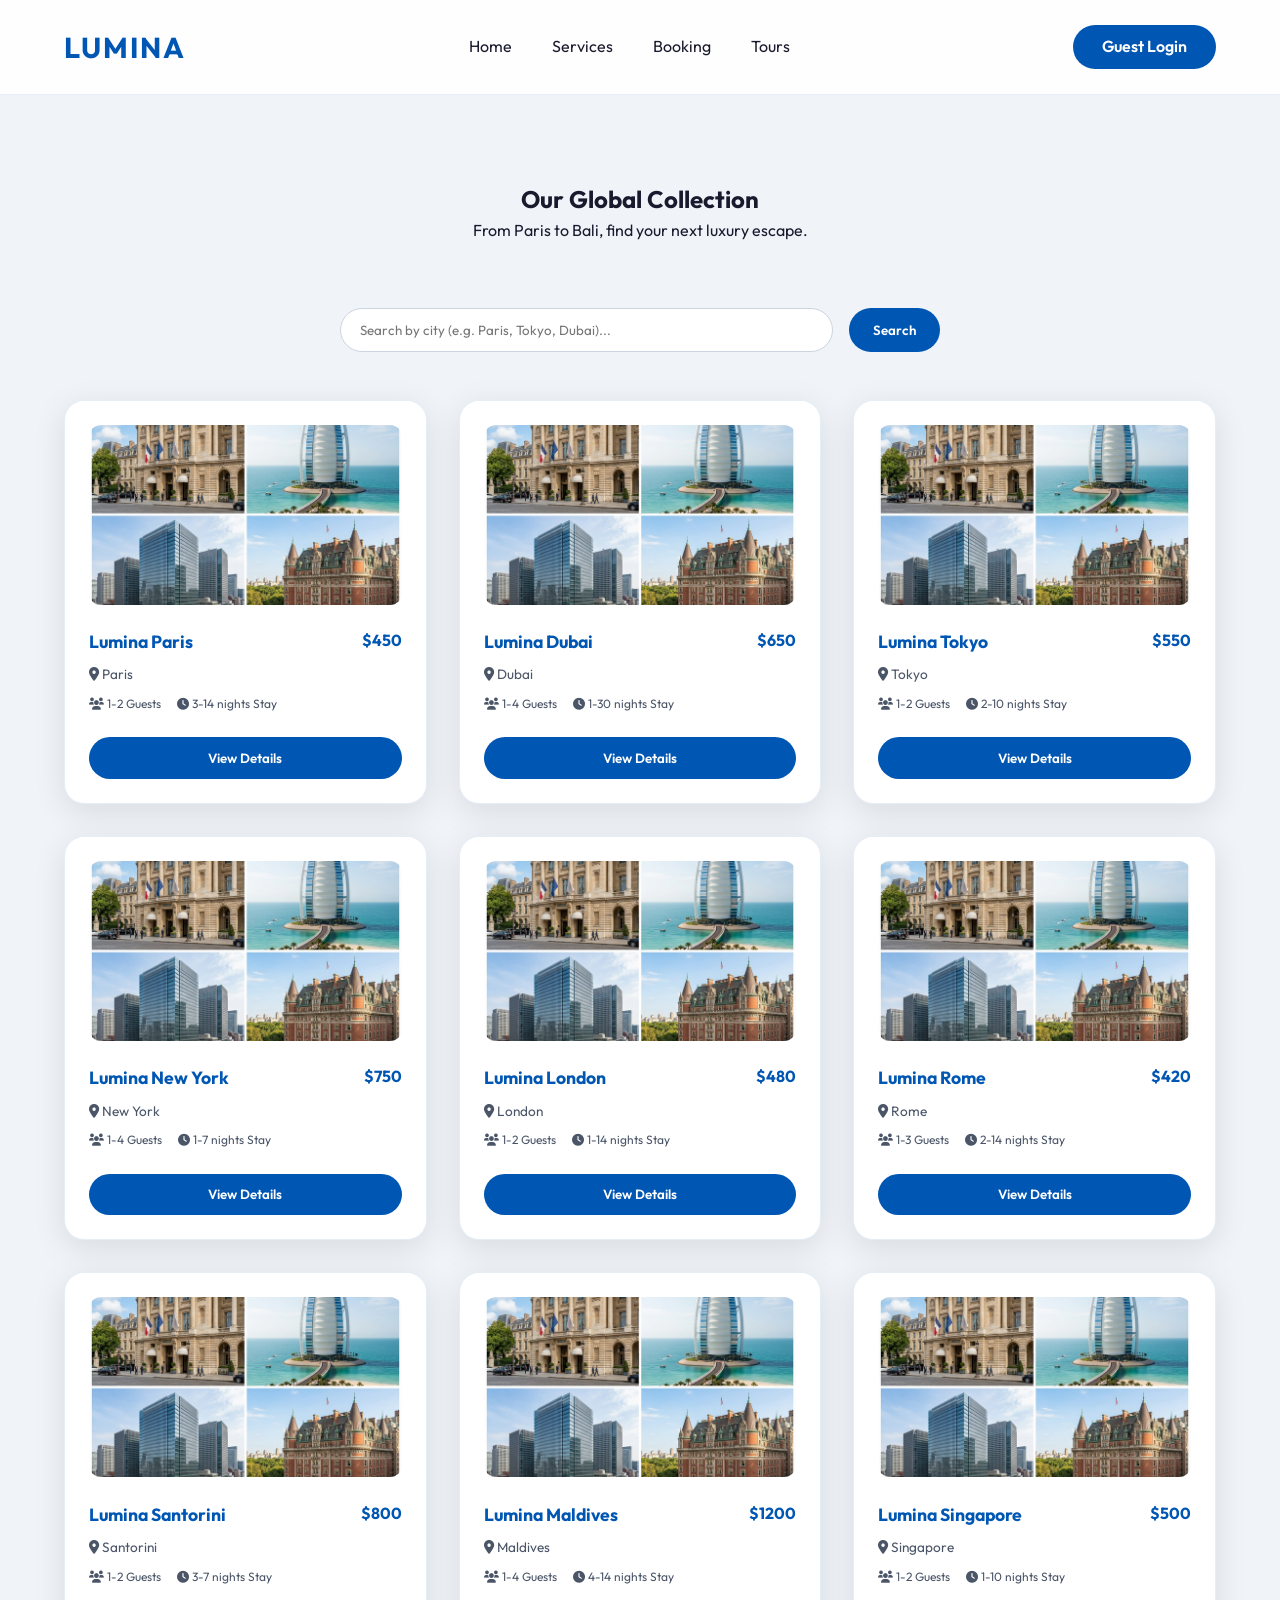
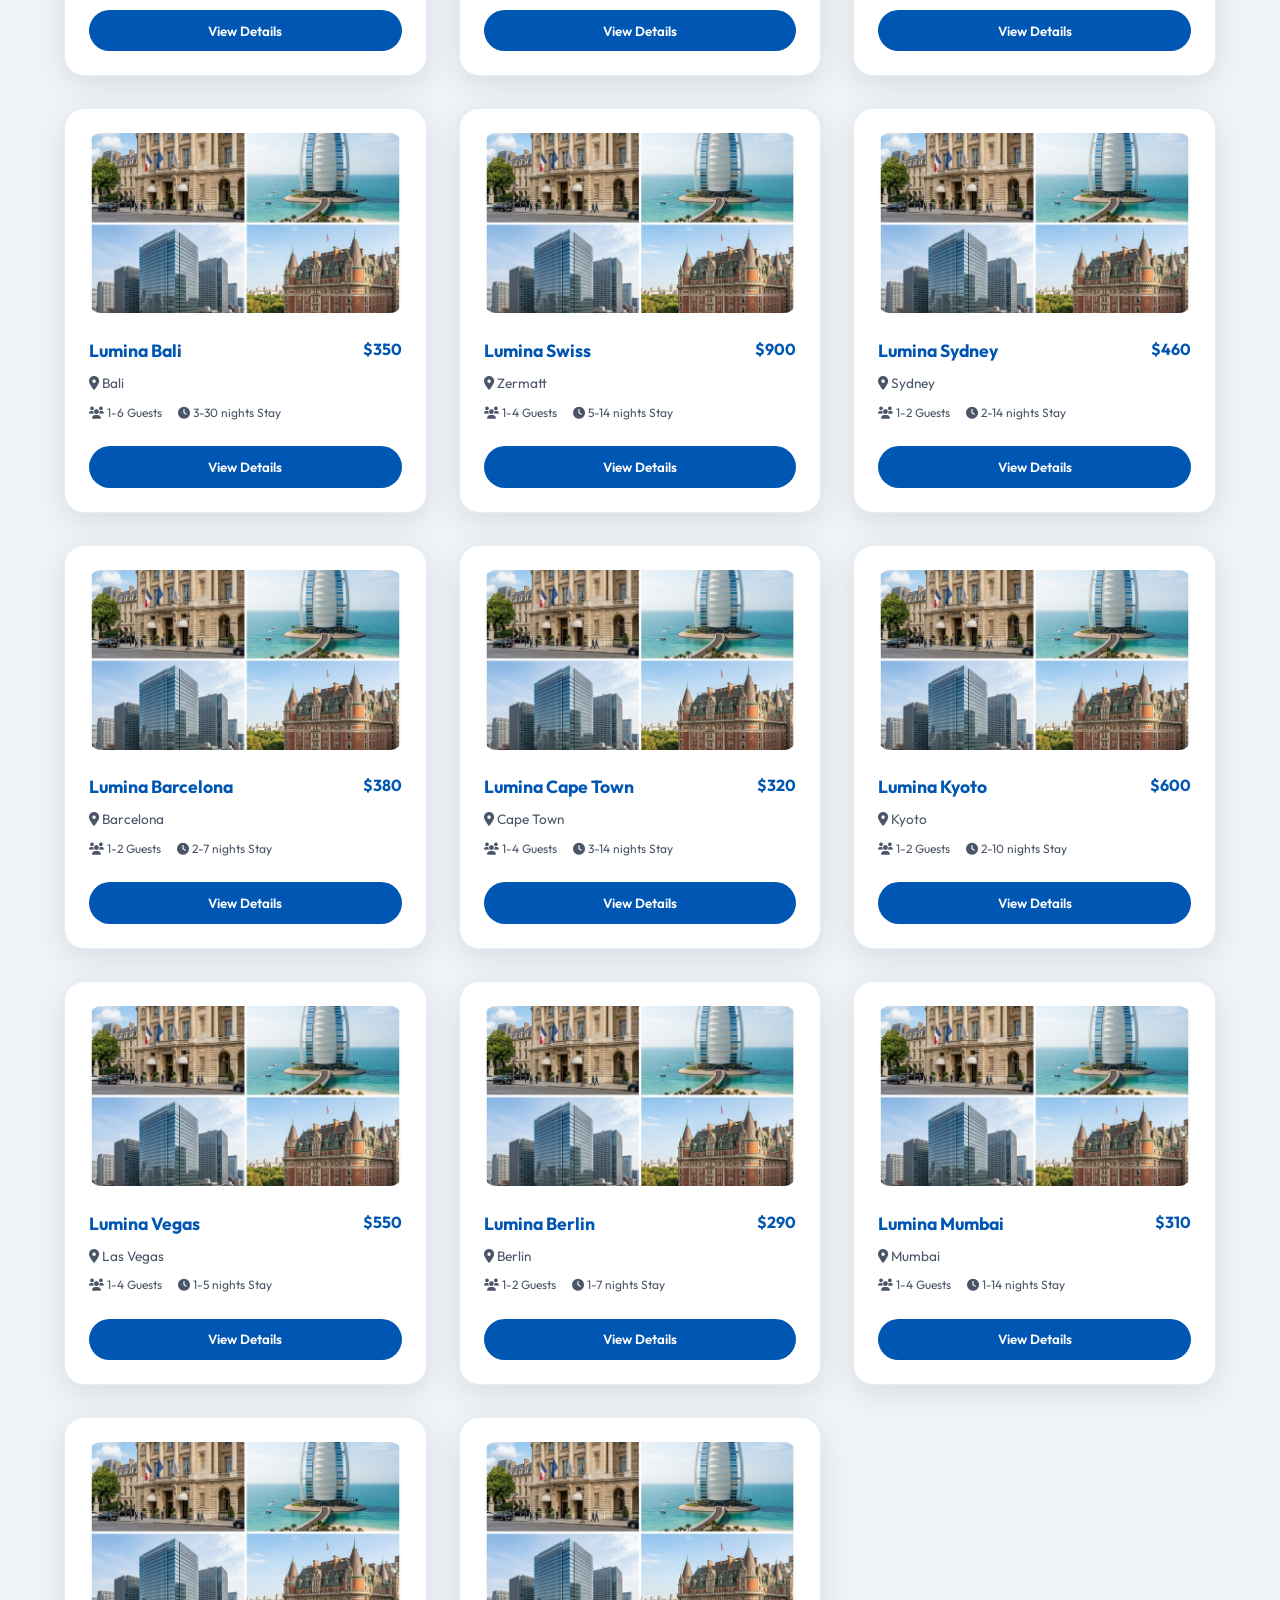
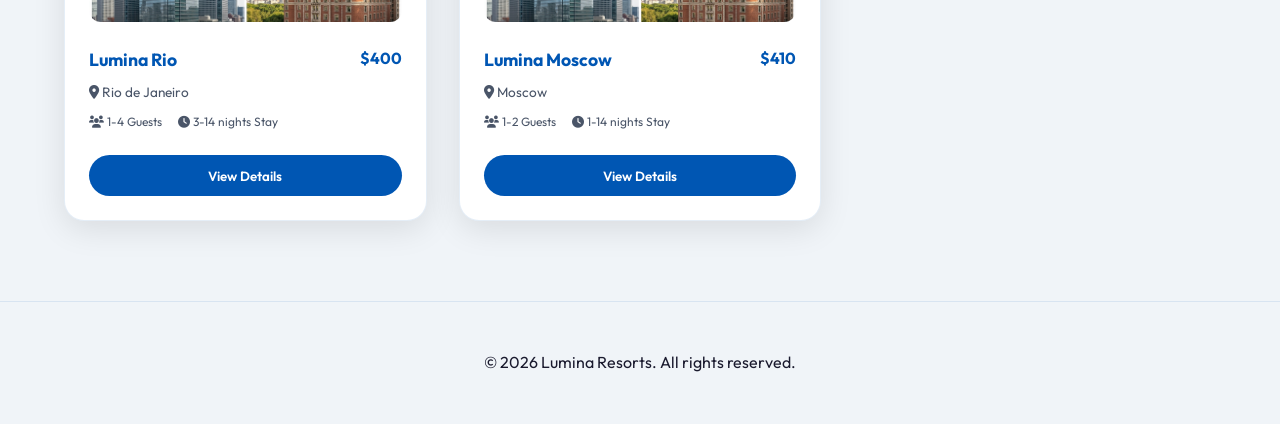
==== booking.html @ 9c71eae9 "Initial commit: Premium Hotel Booking Website with Tours and Guests Auth" ====
<!DOCTYPE html>
<html lang="en">

<head>
    <meta charset="UTF-8">
    <meta name="viewport" content="width=device-width, initial-scale=1.0">
    <title>Explore Hotels | Lumina Resorts</title>
    <link rel="stylesheet" href="css/style.css">
    <link rel="stylesheet" href="https://cdnjs.cloudflare.com/ajax/libs/font-awesome/6.0.0/css/all.min.css">
</head>

<body>
    <nav>
        <a href="index.html" class="logo">LUMINA</a>
        <ul class="nav-links">
            <li><a href="index.html">Home</a></li>
            <li><a href="services.html">Services</a></li>
            <li><a href="booking.html">Booking</a></li>
            <li><a href="tours.html">Tours</a></li>
        </ul>
        <a href="login.html" class="btn-login">Guest Login</a>
    </nav>

    <div style="height: 100px;"></div>

    <section class="container">
        <div id="user-greeting"></div>
        <div class="section-title">
            <h2>Our Global Collection</h2>
            <p>From Paris to Bali, find your next luxury escape.</p>
        </div>

        <!-- Filter Bar -->
        <div class="filter-bar">
            <div class="form-group search-input">
                <input type="text" id="city-search" placeholder="Search by city (e.g. Paris, Tokyo, Dubai)...">
            </div>
            <button class="btn-primary" style="width: auto;">Search</button>
        </div>

        <!-- Hotels Grid -->
        <div id="hotels-grid" class="grid">
            <!-- Cards will be injected by main.js -->
        </div>
    </section>

    <!-- Detailed Hotel Modal -->
    <div id="hotel-modal" class="modal">
        <div class="modal-content">
            <span class="close-modal" onclick="closeModal()">&times;</span>
            <div id="modal-body">
                <!-- Data injected via JS -->
            </div>
        </div>
    </div>

    <footer style="padding: 3rem 5%; text-align: center; border-top: 1px solid var(--glass-border);">
        <p>&copy; 2026 Lumina Resorts. All rights reserved.</p>
    </footer>

    <script src="js/main.js"></script>
</body>

</html>
---- css/style.css ----
@import url('https://fonts.googleapis.com/css2?family=Outfit:wght@300;400;600;700&display=swap');

:root {
    --primary: #f0f4f8;
    /* Light White/Blue */
    --secondary: #0056b3;
    /* Deep Blue */
    --accent: #e1e8f0;
    --text: #1a1a2e;
    --text-muted: #4a5568;
    --glass: rgba(255, 255, 255, 0.9);
    --glass-border: rgba(0, 86, 179, 0.1);
    --shadow: 0 8px 32px 0 rgba(0, 0, 0, 0.1);
    --transition: all 0.3s cubic-bezier(0.4, 0, 0.2, 1);
}

* {
    margin: 0;
    padding: 0;
    box-sizing: border-box;
    font-family: 'Outfit', sans-serif;
}

body {
    background-color: var(--primary);
    color: var(--text);
    line-height: 1.6;
    overflow-x: hidden;
}

/* Scrollbar */
::-webkit-scrollbar {
    width: 8px;
}

::-webkit-scrollbar-track {
    background: var(--primary);
}

::-webkit-scrollbar-thumb {
    background: var(--secondary);
    border-radius: 10px;
}

/* Navigation */
nav {
    position: fixed;
    top: 0;
    width: 100%;
    padding: 1.5rem 5%;
    display: flex;
    justify-content: space-between;
    align-items: center;
    z-index: 1000;
    background: rgba(255, 255, 255, 0.9);
    backdrop-filter: blur(10px);
    transition: var(--transition);
    border-bottom: 1px solid var(--glass-border);
}

.logo {
    font-size: 1.8rem;
    font-weight: 700;
    color: var(--secondary);
    letter-spacing: 2px;
    text-decoration: none;
}

.nav-links {
    display: flex;
    gap: 2.5rem;
    list-style: none;
}

.nav-links a {
    text-decoration: none;
    color: var(--text);
    font-weight: 400;
    transition: var(--transition);
    position: relative;
}

.nav-links a::after {
    content: '';
    position: absolute;
    bottom: -5px;
    left: 0;
    width: 0;
    height: 2px;
    background: var(--secondary);
    transition: var(--transition);
}

.nav-links a:hover::after {
    width: 100%;
}

.nav-links a:hover {
    color: var(--secondary);
}

.btn-login {
    background: var(--secondary);
    color: white;
    padding: 0.6rem 1.8rem;
    border-radius: 50px;
    font-weight: 600;
    text-decoration: none;
    transition: var(--transition);
}

.btn-login:hover {
    transform: translateY(-3px);
    box-shadow: 0 5px 15px rgba(0, 86, 179, 0.3);
}

/* Hero Section */
.hero {
    height: 100vh;
    background: linear-gradient(rgba(255, 255, 255, 0.2), rgba(255, 255, 255, 0.2)), url('../assets/hotel.png');
    background-size: cover;
    background-position: center;
    background-attachment: fixed;
    display: flex;
    flex-direction: column;
    justify-content: center;
    align-items: center;
    text-align: center;
    padding: 0 5%;
}

.hero h1 {
    font-size: 5rem;
    margin-bottom: 1.5rem;
    color: var(--secondary);
    text-shadow: 2px 2px 10px rgba(255, 255, 255, 0.8);
    animation: fadeInUp 1s ease;
}

/* Utility Classes */
.container {
    padding: 5rem 5%;
}

.section-title {
    text-align: center;
    margin-bottom: 4rem;
}

/* Grid Layouts */
.grid {
    display: grid;
    grid-template-columns: repeat(auto-fill, minmax(300px, 1fr));
    /* Use auto-fill instead of auto-fit to prevent stretching */
    gap: 2rem;
    align-items: start;
    /* Prevent cards from stretching vertically */
}

/* Cards */
.card {
    background: white;
    border: 1px solid var(--glass-border);
    border-radius: 20px;
    padding: 1.5rem;
    transition: var(--transition);
    cursor: pointer;
    box-shadow: var(--shadow);
}

.card:hover {
    transform: translateY(-10px);
    box-shadow: 0 12px 40px rgba(0, 0, 0, 0.15);
}

.card img {
    width: 100%;
    height: 180px;
    object-fit: cover;
    border-radius: 12px;
    margin-bottom: 1rem;
}

/* Filter Bar */
.filter-bar {
    margin: 0 auto 3rem auto;
    display: flex;
    justify-content: center;
    gap: 1rem;
    max-width: 600px;
}

.search-input {
    width: 100%;
}

input,
select {
    background: white;
    border: 1px solid #cbd5e0;
    padding: 0.8rem 1.2rem;
    border-radius: 50px;
    color: var(--text);
    outline: none;
    width: 100%;
}

/* Modal Styles */
.modal {
    display: none;
    position: fixed;
    top: 0;
    left: 0;
    width: 100%;
    height: 100%;
    background: rgba(0, 0, 0, 0.7);
    z-index: 2000;
    backdrop-filter: blur(8px);
    overflow-y: auto;
    padding: 2rem;
}

.modal-content {
    background: white;
    max-width: 1100px;
    margin: 1rem auto;
    border-radius: 24px;
    position: relative;
    padding: 0;
    /* Remove padding for header image */
    overflow: hidden;
    animation: fadeInUp 0.4s ease;
}

.modal-body {
    padding: 2.5rem;
}

.close-modal {
    position: absolute;
    top: 1rem;
    right: 1.5rem;
    font-size: 2rem;
    color: white;
    background: rgba(0, 0, 0, 0.3);
    width: 40px;
    height: 40px;
    border-radius: 50%;
    display: flex;
    align-items: center;
    justify-content: center;
    cursor: pointer;
    z-index: 10;
}

.btn-primary {
    background: var(--secondary);
    color: white;
    padding: 0.8rem 1.5rem;
    border: none;
    border-radius: 50px;
    font-weight: 600;
    cursor: pointer;
    transition: var(--transition);
}

/* Tour Specific */
.tour-details-grid {
    display: grid;
    grid-template-columns: 1fr 1fr;
    gap: 2.5rem;
}

.viewpoint-list {
    list-style: none;
    margin-top: 1rem;
}

.viewpoint-item {
    display: flex;
    align-items: center;
    gap: 1rem;
    padding: 0.8rem;
    background: var(--accent);
    border-radius: 12px;
    margin-bottom: 0.8rem;
}

.car-badge {
    display: flex;
    align-items: center;
    gap: 1.5rem;
    padding: 1.5rem;
    background: var(--accent);
    border-radius: 20px;
    margin: 1.5rem 0;
}

.car-img {
    width: 120px;
    height: 80px;
    object-fit: cover;
    border-radius: 10px;
}

/* Animations */
@keyframes fadeInUp {
    from {
        opacity: 0;
        transform: translateY(20px);
    }

    to {
        opacity: 1;
        transform: translateY(0);
    }
}

@media (max-width: 768px) {
    .tour-details-grid {
        grid-template-columns: 1fr;
    }

    .hero h1 {
        font-size: 3rem;
    }
}

/* Login Page Specific */
.login-container {
    height: 100vh;
    display: flex;
    justify-content: center;
    align-items: center;
    background: radial-gradient(circle at top right, #e1e8f0, #f0f4f8);
}

.login-card {
    width: 100%;
    max-width: 450px;
    padding: 4rem 3rem;
    background: white;
    border: 1px solid var(--glass-border);
    border-radius: 40px;
    text-align: center;
    box-shadow: 0 20px 60px rgba(0, 0, 0, 0.1);
}
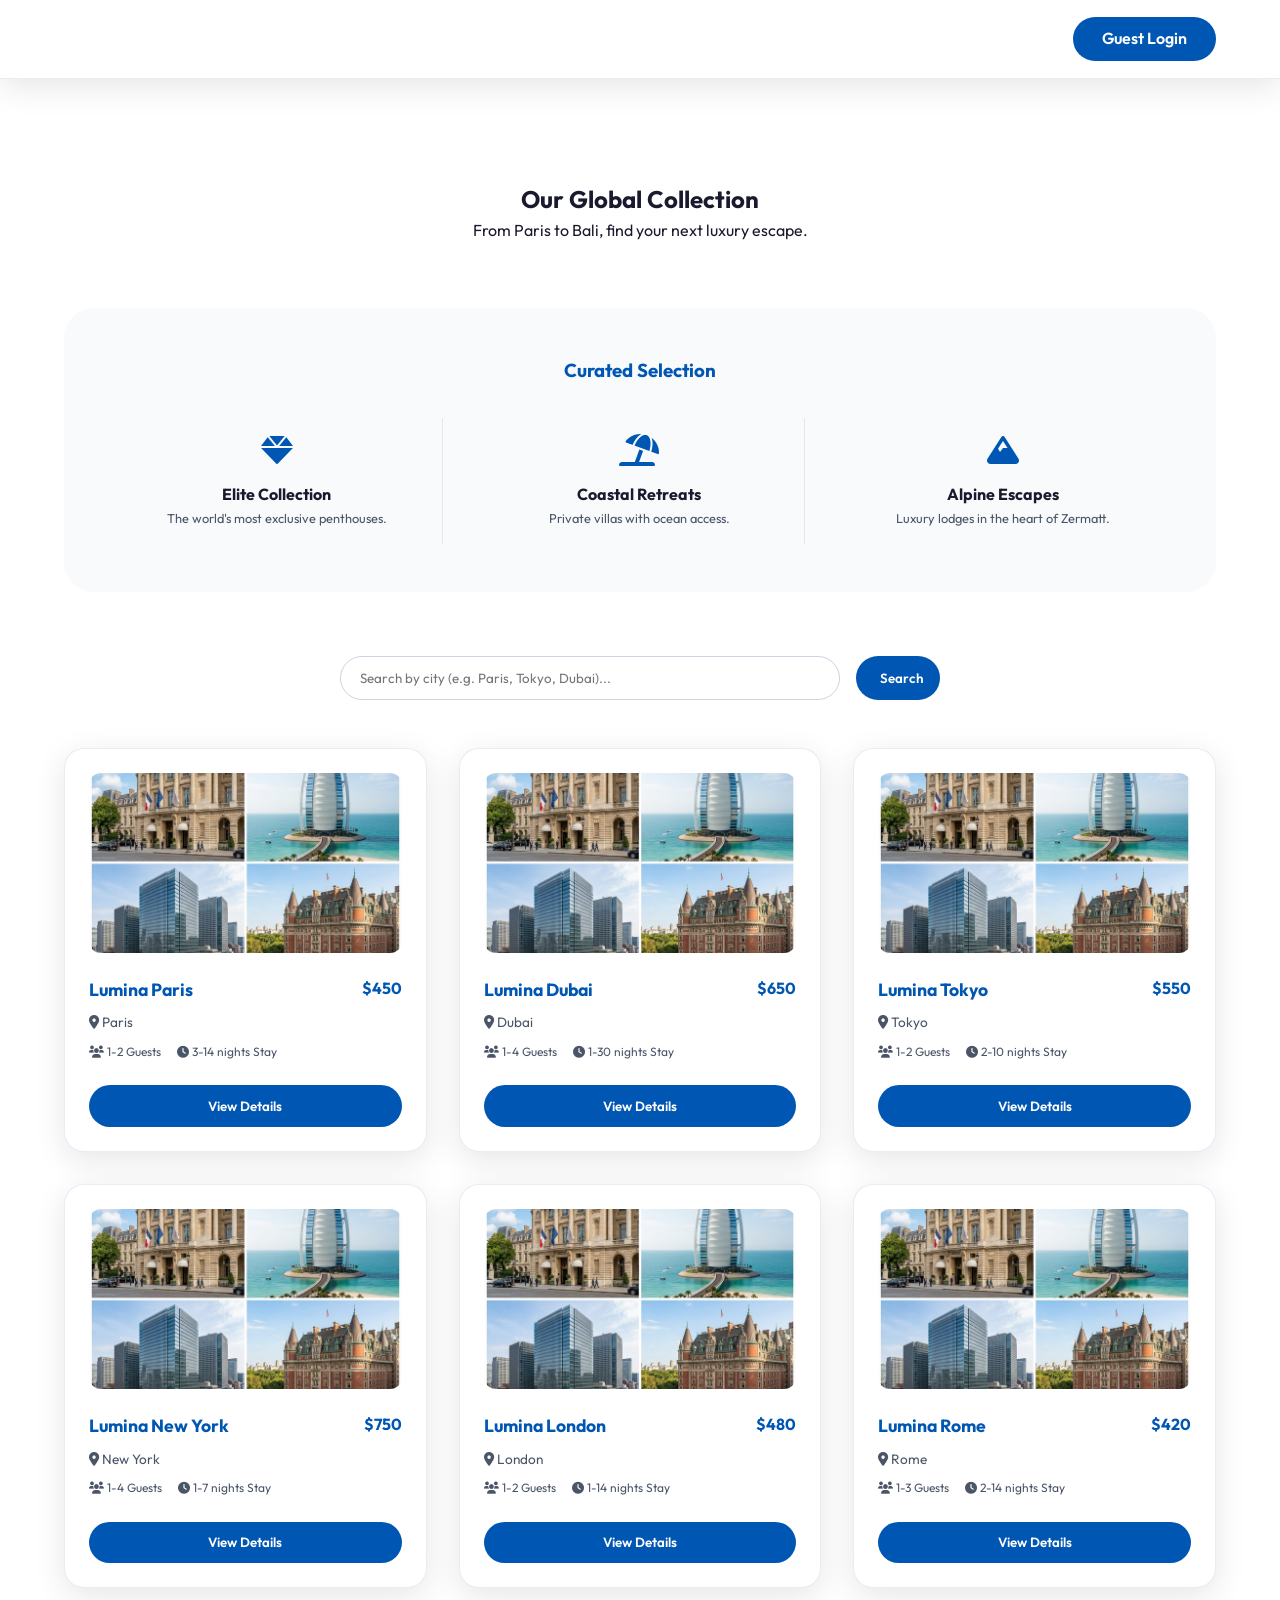
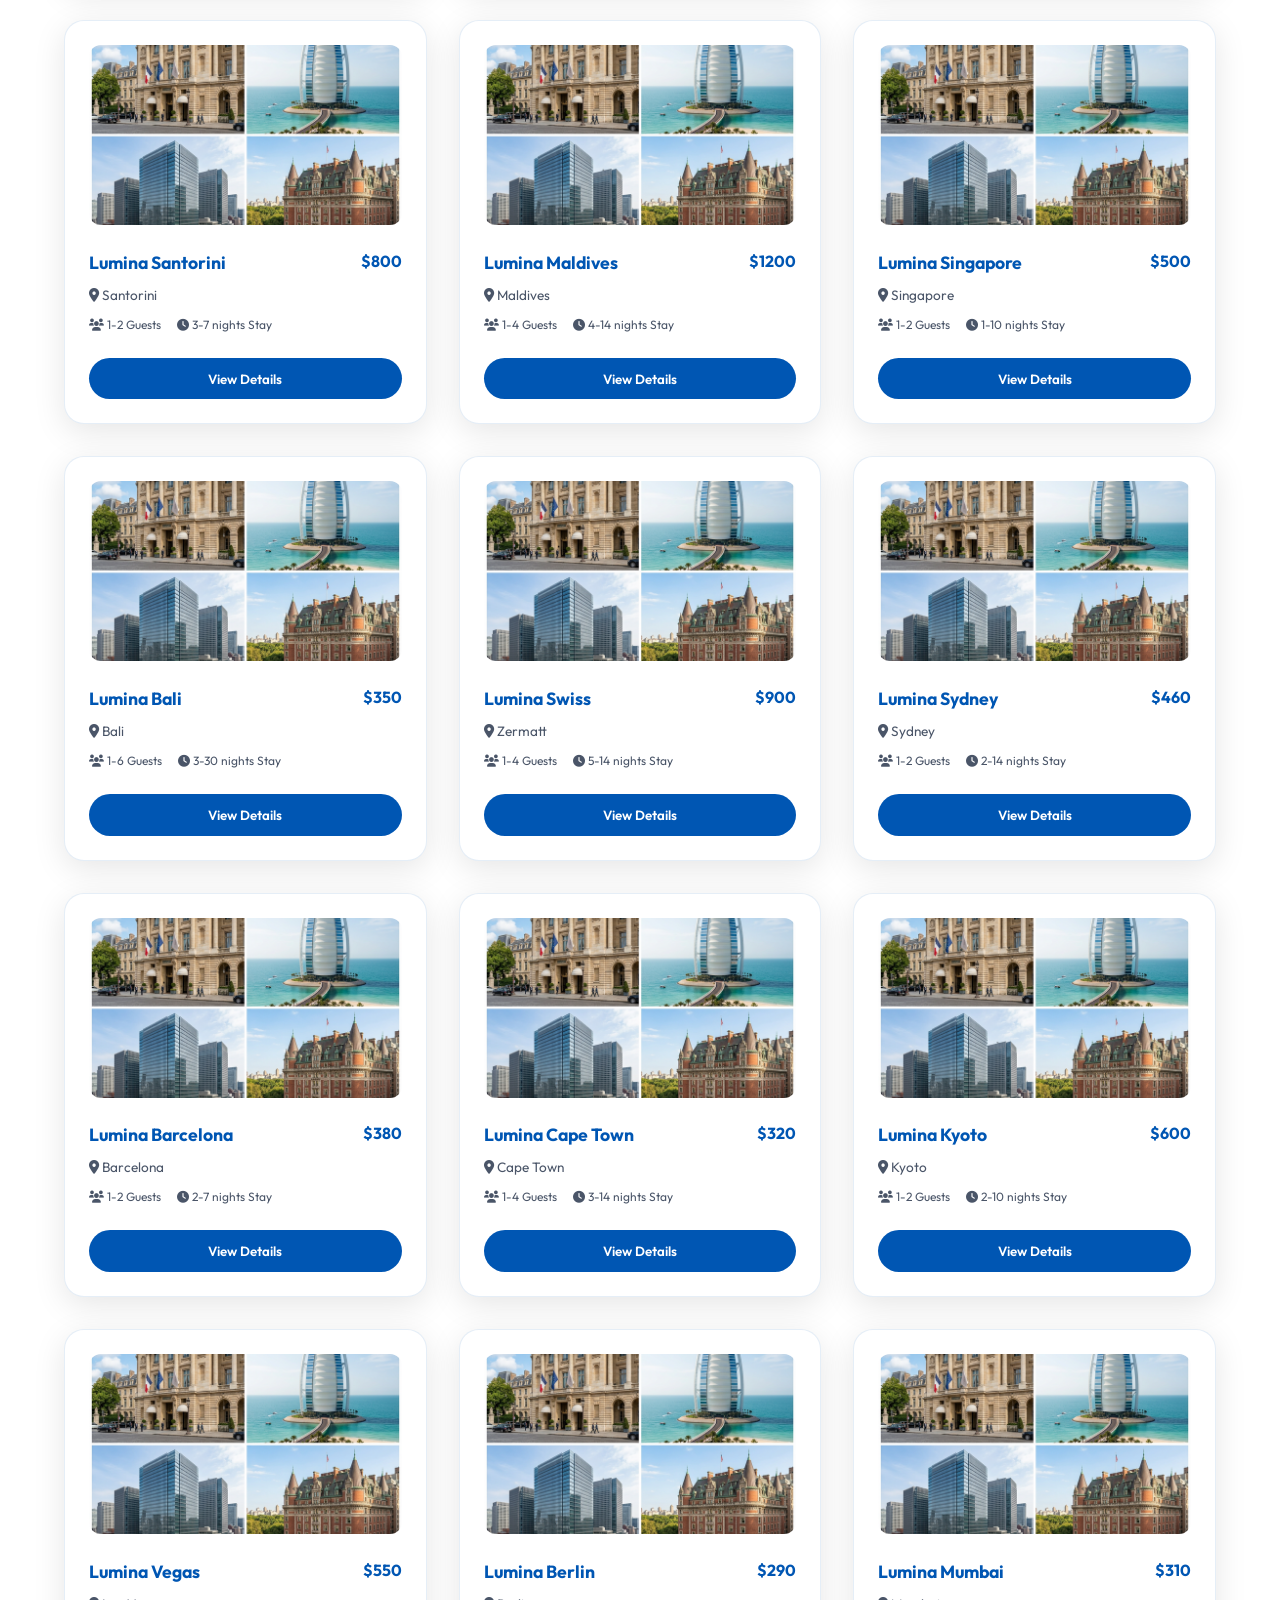
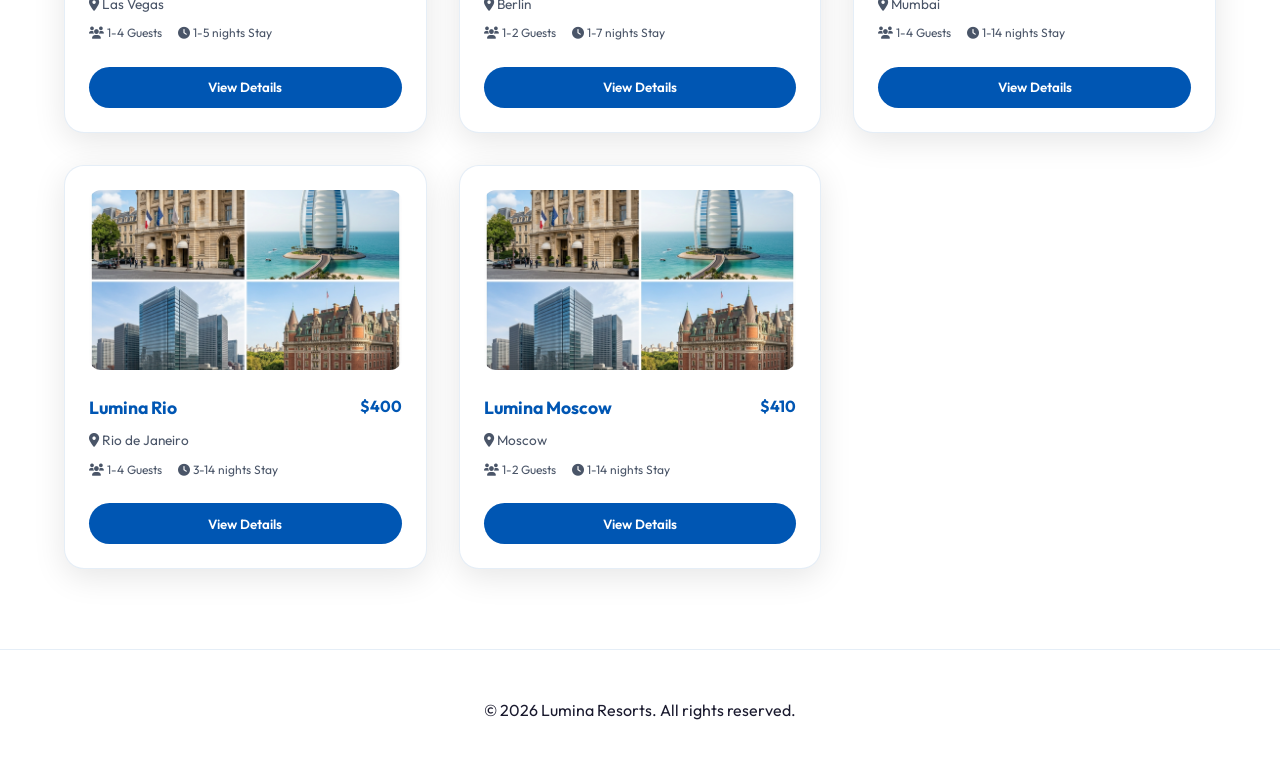
==== commit 96c22ae5: "Refined navigation bar behavior: transparent-to-solid on Home, solid on others" ====
--- a/booking.html
+++ b/booking.html
@@ -11,26 +11,52 @@
 
 <body>
     <nav>
+
+
         <a href="index.html" class="logo">LUMINA</a>
         <ul class="nav-links">
             <li><a href="index.html">Home</a></li>
             <li><a href="services.html">Services</a></li>
             <li><a href="booking.html">Booking</a></li>
             <li><a href="tours.html">Tours</a></li>
+            <li><a href="experience.html">Experience</a></li>
         </ul>
         <a href="login.html" class="btn-login">Guest Login</a>
     </nav>
 
     <div style="height: 100px;"></div>
 
-    <section class="container">
+    <section class="container reveal">
         <div id="user-greeting"></div>
         <div class="section-title">
             <h2>Our Global Collection</h2>
             <p>From Paris to Bali, find your next luxury escape.</p>
         </div>
 
+        <div style="background: #f8fafc; padding: 3rem; border-radius: 30px; margin-bottom: 4rem;" class="reveal">
+
+            <h3 style="margin-bottom: 2rem; color: var(--secondary); text-align: center;">Curated Selection</h3>
+            <div class="grid" style="grid-template-columns: repeat(auto-fit, minmax(250px, 1fr));">
+                <div style="text-align: center; padding: 1rem; border-right: 1px solid var(--glass-border);">
+                    <i class="fas fa-gem" style="font-size: 2rem; color: var(--secondary); margin-bottom: 1rem;"></i>
+                    <h4>Elite Collection</h4>
+                    <p style="font-size: 0.8rem; color: var(--text-muted);">The world's most exclusive penthouses.</p>
+                </div>
+                <div style="text-align: center; padding: 1rem; border-right: 1px solid var(--glass-border);">
+                    <i class="fas fa-umbrella-beach" style="font-size: 2rem; color: var(--secondary); margin-bottom: 1rem;"></i>
+                    <h4>Coastal Retreats</h4>
+                    <p style="font-size: 0.8rem; color: var(--text-muted);">Private villas with ocean access.</p>
+                </div>
+                <div style="text-align: center; padding: 1rem;">
+                    <i class="fas fa-mountain" style="font-size: 2rem; color: var(--secondary); margin-bottom: 1rem;"></i>
+                    <h4>Alpine Escapes</h4>
+                    <p style="font-size: 0.8rem; color: var(--text-muted);">Luxury lodges in the heart of Zermatt.</p>
+                </div>
+            </div>
+        </div>
+
         <!-- Filter Bar -->
+
         <div class="filter-bar">
             <div class="form-group search-input">
                 <input type="text" id="city-search" placeholder="Search by city (e.g. Paris, Tokyo, Dubai)...">
--- a/css/style.css
+++ b/css/style.css
@@ -1,347 +1,581 @@
-@import url('https://fonts.googleapis.com/css2?family=Outfit:wght@300;400;600;700&display=swap');
-
-:root {
-    --primary: #f0f4f8;
-    /* Light White/Blue */
-    --secondary: #0056b3;
-    /* Deep Blue */
-    --accent: #e1e8f0;
-    --text: #1a1a2e;
-    --text-muted: #4a5568;
-    --glass: rgba(255, 255, 255, 0.9);
-    --glass-border: rgba(0, 86, 179, 0.1);
-    --shadow: 0 8px 32px 0 rgba(0, 0, 0, 0.1);
-    --transition: all 0.3s cubic-bezier(0.4, 0, 0.2, 1);
-}
-
-* {
-    margin: 0;
-    padding: 0;
-    box-sizing: border-box;
-    font-family: 'Outfit', sans-serif;
-}
-
-body {
-    background-color: var(--primary);
-    color: var(--text);
-    line-height: 1.6;
-    overflow-x: hidden;
-}
-
-/* Scrollbar */
-::-webkit-scrollbar {
-    width: 8px;
-}
-
-::-webkit-scrollbar-track {
-    background: var(--primary);
-}
-
-::-webkit-scrollbar-thumb {
-    background: var(--secondary);
-    border-radius: 10px;
-}
-
-/* Navigation */
-nav {
-    position: fixed;
-    top: 0;
-    width: 100%;
-    padding: 1.5rem 5%;
-    display: flex;
-    justify-content: space-between;
-    align-items: center;
-    z-index: 1000;
-    background: rgba(255, 255, 255, 0.9);
-    backdrop-filter: blur(10px);
-    transition: var(--transition);
-    border-bottom: 1px solid var(--glass-border);
-}
-
-.logo {
-    font-size: 1.8rem;
-    font-weight: 700;
-    color: var(--secondary);
-    letter-spacing: 2px;
-    text-decoration: none;
-}
-
-.nav-links {
-    display: flex;
-    gap: 2.5rem;
-    list-style: none;
-}
-
-.nav-links a {
-    text-decoration: none;
-    color: var(--text);
-    font-weight: 400;
-    transition: var(--transition);
-    position: relative;
-}
-
-.nav-links a::after {
-    content: '';
-    position: absolute;
-    bottom: -5px;
-    left: 0;
-    width: 0;
-    height: 2px;
-    background: var(--secondary);
-    transition: var(--transition);
-}
-
-.nav-links a:hover::after {
-    width: 100%;
-}
-
-.nav-links a:hover {
-    color: var(--secondary);
-}
-
-.btn-login {
-    background: var(--secondary);
-    color: white;
-    padding: 0.6rem 1.8rem;
-    border-radius: 50px;
-    font-weight: 600;
-    text-decoration: none;
-    transition: var(--transition);
-}
-
-.btn-login:hover {
-    transform: translateY(-3px);
-    box-shadow: 0 5px 15px rgba(0, 86, 179, 0.3);
-}
-
-/* Hero Section */
-.hero {
-    height: 100vh;
-    background: linear-gradient(rgba(255, 255, 255, 0.2), rgba(255, 255, 255, 0.2)), url('../assets/hotel.png');
-    background-size: cover;
-    background-position: center;
-    background-attachment: fixed;
-    display: flex;
-    flex-direction: column;
-    justify-content: center;
-    align-items: center;
-    text-align: center;
-    padding: 0 5%;
-}
-
-.hero h1 {
-    font-size: 5rem;
-    margin-bottom: 1.5rem;
-    color: var(--secondary);
-    text-shadow: 2px 2px 10px rgba(255, 255, 255, 0.8);
-    animation: fadeInUp 1s ease;
-}
-
-/* Utility Classes */
-.container {
-    padding: 5rem 5%;
-}
-
-.section-title {
-    text-align: center;
-    margin-bottom: 4rem;
-}
-
-/* Grid Layouts */
-.grid {
-    display: grid;
-    grid-template-columns: repeat(auto-fill, minmax(300px, 1fr));
-    /* Use auto-fill instead of auto-fit to prevent stretching */
-    gap: 2rem;
-    align-items: start;
-    /* Prevent cards from stretching vertically */
-}
-
-/* Cards */
-.card {
-    background: white;
-    border: 1px solid var(--glass-border);
-    border-radius: 20px;
-    padding: 1.5rem;
-    transition: var(--transition);
-    cursor: pointer;
-    box-shadow: var(--shadow);
-}
-
-.card:hover {
-    transform: translateY(-10px);
-    box-shadow: 0 12px 40px rgba(0, 0, 0, 0.15);
-}
-
-.card img {
-    width: 100%;
-    height: 180px;
-    object-fit: cover;
-    border-radius: 12px;
-    margin-bottom: 1rem;
-}
-
-/* Filter Bar */
-.filter-bar {
-    margin: 0 auto 3rem auto;
-    display: flex;
-    justify-content: center;
-    gap: 1rem;
-    max-width: 600px;
-}
-
-.search-input {
-    width: 100%;
-}
-
-input,
-select {
-    background: white;
-    border: 1px solid #cbd5e0;
-    padding: 0.8rem 1.2rem;
-    border-radius: 50px;
-    color: var(--text);
-    outline: none;
-    width: 100%;
-}
-
-/* Modal Styles */
-.modal {
-    display: none;
-    position: fixed;
-    top: 0;
-    left: 0;
-    width: 100%;
-    height: 100%;
-    background: rgba(0, 0, 0, 0.7);
-    z-index: 2000;
-    backdrop-filter: blur(8px);
-    overflow-y: auto;
-    padding: 2rem;
-}
-
-.modal-content {
-    background: white;
-    max-width: 1100px;
-    margin: 1rem auto;
-    border-radius: 24px;
-    position: relative;
-    padding: 0;
-    /* Remove padding for header image */
-    overflow: hidden;
-    animation: fadeInUp 0.4s ease;
-}
-
-.modal-body {
-    padding: 2.5rem;
-}
-
-.close-modal {
-    position: absolute;
-    top: 1rem;
-    right: 1.5rem;
-    font-size: 2rem;
-    color: white;
-    background: rgba(0, 0, 0, 0.3);
-    width: 40px;
-    height: 40px;
-    border-radius: 50%;
-    display: flex;
-    align-items: center;
-    justify-content: center;
-    cursor: pointer;
-    z-index: 10;
-}
-
-.btn-primary {
-    background: var(--secondary);
-    color: white;
-    padding: 0.8rem 1.5rem;
-    border: none;
-    border-radius: 50px;
-    font-weight: 600;
-    cursor: pointer;
-    transition: var(--transition);
-}
-
-/* Tour Specific */
-.tour-details-grid {
-    display: grid;
-    grid-template-columns: 1fr 1fr;
-    gap: 2.5rem;
-}
-
-.viewpoint-list {
-    list-style: none;
-    margin-top: 1rem;
-}
-
-.viewpoint-item {
-    display: flex;
-    align-items: center;
-    gap: 1rem;
-    padding: 0.8rem;
-    background: var(--accent);
-    border-radius: 12px;
-    margin-bottom: 0.8rem;
-}
-
-.car-badge {
-    display: flex;
-    align-items: center;
-    gap: 1.5rem;
-    padding: 1.5rem;
-    background: var(--accent);
-    border-radius: 20px;
-    margin: 1.5rem 0;
-}
-
-.car-img {
-    width: 120px;
-    height: 80px;
-    object-fit: cover;
-    border-radius: 10px;
-}
-
-/* Animations */
-@keyframes fadeInUp {
-    from {
-        opacity: 0;
-        transform: translateY(20px);
-    }
-
-    to {
-        opacity: 1;
-        transform: translateY(0);
-    }
-}
-
-@media (max-width: 768px) {
-    .tour-details-grid {
-        grid-template-columns: 1fr;
-    }
-
-    .hero h1 {
-        font-size: 3rem;
-    }
-}
-
-/* Login Page Specific */
-.login-container {
-    height: 100vh;
-    display: flex;
-    justify-content: center;
-    align-items: center;
-    background: radial-gradient(circle at top right, #e1e8f0, #f0f4f8);
-}
-
-.login-card {
-    width: 100%;
-    max-width: 450px;
-    padding: 4rem 3rem;
-    background: white;
-    border: 1px solid var(--glass-border);
-    border-radius: 40px;
-    text-align: center;
-    box-shadow: 0 20px 60px rgba(0, 0, 0, 0.1);
-}+@import url('https://fonts.googleapis.com/css2?family=Outfit:wght@300;400;600;700&display=swap');
+
+html {
+    scroll-behavior: smooth;
+}
+
+:root {
+    --primary: #ffffff;
+    --secondary: #0056b3;
+    --accent: #f0f4f8;
+    --text: #1a1a2e;
+    --text-muted: #4a5568;
+    --glass: rgba(255, 255, 255, 0.9);
+    --glass-border: rgba(0, 86, 179, 0.1);
+    --shadow: 0 8px 32px 0 rgba(0, 0, 0, 0.1);
+    --transition: all 0.3s cubic-bezier(0.4, 0, 0.2, 1);
+}
+
+
+
+* {
+    margin: 0;
+    padding: 0;
+    box-sizing: border-box;
+    font-family: 'Outfit', sans-serif;
+}
+
+body {
+    background-color: var(--primary);
+    color: var(--text);
+    line-height: 1.6;
+    overflow-x: hidden;
+}
+
+/* Hide Scrollbar */
+::-webkit-scrollbar {
+    display: none;
+}
+
+html {
+    scrollbar-width: none; /* For Firefox */
+}
+
+/* Navigation */
+nav {
+    position: fixed;
+    top: 0;
+    width: 100%;
+    padding: 1rem 5%;
+    display: flex;
+    justify-content: space-between;
+    align-items: center;
+    z-index: 1000;
+    background: var(--glass);
+    backdrop-filter: blur(10px);
+    border-bottom: 1px solid var(--glass-border);
+    box-shadow: var(--shadow);
+    transition: var(--transition);
+}
+
+/* Home Page Hero Navigation */
+body.home-page nav {
+    background: transparent;
+    padding: 2rem 5%;
+    box-shadow: none;
+    border-bottom: none;
+    backdrop-filter: none;
+}
+
+body.home-page nav.scrolled {
+    padding: 1rem 5%;
+    background: var(--glass);
+    backdrop-filter: blur(10px);
+    border-bottom: 1px solid var(--glass-border);
+    box-shadow: var(--shadow);
+}
+
+
+
+.logo {
+    font-size: 1.8rem;
+    font-weight: 700;
+    color: white;
+    letter-spacing: 2px;
+    text-decoration: none;
+    transition: var(--transition);
+}
+
+nav.scrolled .logo {
+    color: var(--secondary);
+}
+
+.nav-links {
+    display: flex;
+    gap: 2.5rem;
+    list-style: none;
+}
+
+.nav-links a {
+    text-decoration: none;
+    color: white;
+    font-weight: 500;
+    transition: var(--transition);
+    position: relative;
+}
+
+nav.scrolled .nav-links a {
+    color: var(--text);
+}
+
+.nav-links a::after {
+    content: '';
+    position: absolute;
+    bottom: -5px;
+    left: 0;
+    width: 0;
+    height: 2px;
+    background: var(--secondary);
+    transition: var(--transition);
+}
+
+.nav-links a:hover::after {
+    width: 100%;
+}
+
+.nav-links a:hover {
+    color: var(--secondary);
+}
+
+.btn-login {
+    background: var(--secondary);
+    color: white;
+    padding: 0.6rem 1.8rem;
+    border-radius: 50px;
+    font-weight: 600;
+    text-decoration: none;
+    transition: var(--transition);
+}
+
+.btn-login:hover {
+    transform: translateY(-3px);
+    box-shadow: 0 5px 15px rgba(0, 86, 179, 0.3);
+}
+
+/* Hero Section */
+.hero {
+    height: 100vh;
+    background: linear-gradient(rgba(0, 0, 0, 0.4), rgba(0, 0, 0, 0.4)), url('../assets/hero_bg_new.png');
+    background-size: cover;
+    background-position: center;
+    background-attachment: fixed;
+    display: flex;
+    flex-direction: column;
+    justify-content: center;
+    align-items: center;
+    text-align: center;
+    padding: 0 5%;
+}
+
+.hero h1 {
+    font-size: 5.5rem;
+    line-height: 1.1;
+    margin-bottom: 1.5rem;
+    color: white;
+    text-shadow: 2px 2px 15px rgba(0, 0, 0, 0.3);
+    animation: fadeInUp 1.2s ease;
+}
+
+.hero p {
+    font-size: 1.4rem;
+    color: white;
+    max-width: 800px;
+    margin-bottom: 2.5rem;
+    opacity: 0.9;
+}
+
+
+
+/* Utility Classes */
+.container {
+    padding: 5rem 5%;
+}
+
+.section-title {
+    text-align: center;
+    margin-bottom: 4rem;
+}
+
+/* Grid Layouts */
+.grid {
+    display: grid;
+    grid-template-columns: repeat(auto-fill, minmax(300px, 1fr));
+    /* Use auto-fill instead of auto-fit to prevent stretching */
+    gap: 2rem;
+    align-items: start;
+    /* Prevent cards from stretching vertically */
+}
+
+/* Cards */
+.card {
+    background: white;
+    border: 1px solid var(--glass-border);
+    border-radius: 20px;
+    padding: 1.5rem;
+    transition: var(--transition);
+    cursor: pointer;
+    box-shadow: var(--shadow);
+}
+
+.card:hover {
+    transform: translateY(-10px) scale(1.02);
+    box-shadow: 0 20px 40px rgba(0, 86, 179, 0.15);
+}
+
+
+
+.card img {
+    width: 100%;
+    height: 180px;
+    object-fit: cover;
+    border-radius: 12px;
+    margin-bottom: 1rem;
+    transition: transform 0.5s ease;
+}
+
+.card:hover img {
+    transform: scale(1.05);
+}
+
+
+/* Filter Bar */
+.filter-bar {
+    margin: 0 auto 3rem auto;
+    display: flex;
+    justify-content: center;
+    gap: 1rem;
+    max-width: 600px;
+}
+
+.search-input {
+    width: 100%;
+}
+
+input,
+select {
+    background: white;
+    border: 1px solid #cbd5e0;
+    padding: 0.8rem 1.2rem;
+    border-radius: 50px;
+    color: var(--text);
+    outline: none;
+    width: 100%;
+    transition: var(--transition);
+}
+
+input:focus,
+select:focus {
+    border-color: var(--secondary);
+    box-shadow: 0 0 10px rgba(0, 86, 179, 0.1);
+}
+
+
+
+/* Modal Styles */
+.modal {
+    display: none;
+    position: fixed;
+    top: 0;
+    left: 0;
+    width: 100%;
+    height: 100%;
+    background: rgba(0, 0, 0, 0.7);
+    z-index: 2000;
+    backdrop-filter: blur(8px);
+    overflow-y: auto;
+    padding: 2rem;
+}
+
+.modal-content {
+    background: white;
+    max-width: 1100px;
+    margin: 1rem auto;
+    border-radius: 24px;
+    position: relative;
+    padding: 0;
+    /* Remove padding for header image */
+    overflow: hidden;
+    animation: fadeInUp 0.4s ease;
+}
+
+.modal-body {
+    padding: 2.5rem;
+}
+
+.close-modal {
+    position: absolute;
+    top: 1rem;
+    right: 1.5rem;
+    font-size: 2rem;
+    color: white;
+    background: rgba(0, 0, 0, 0.3);
+    width: 40px;
+    height: 40px;
+    border-radius: 50%;
+    display: flex;
+    align-items: center;
+    justify-content: center;
+    cursor: pointer;
+    z-index: 10;
+}
+
+.btn-primary {
+    background: var(--secondary);
+    color: white;
+    padding: 0.8rem 1.5rem;
+    border: none;
+    border-radius: 50px;
+    font-weight: 600;
+    cursor: pointer;
+    transition: var(--transition);
+    position: relative;
+    overflow: hidden;
+    z-index: 1;
+}
+
+.btn-primary::before {
+    content: '';
+    position: absolute;
+    top: 50%;
+    left: 50%;
+    width: 0;
+    height: 0;
+    background: rgba(255, 255, 255, 0.2);
+    border-radius: 50%;
+    transform: translate(-50%, -50%);
+    transition: width 0.6s ease, height 0.6s ease;
+    z-index: -1;
+}
+
+.btn-primary:hover::before {
+    width: 300px;
+    height: 300px;
+}
+
+.btn-primary:hover {
+    box-shadow: 0 8px 20px rgba(0, 86, 179, 0.3);
+    transform: translateY(-2px);
+}
+
+
+/* Form Helper Classes */
+.input-grid {
+    display: grid;
+    grid-template-columns: 1fr 1fr;
+    gap: 1.5rem;
+    margin-bottom: 1.5rem;
+}
+
+.input-group {
+    text-align: left;
+    margin-bottom: 1rem;
+}
+
+.input-group label {
+    display: block;
+    font-size: 0.9rem;
+    color: var(--text-muted);
+    margin-bottom: 0.5rem;
+    padding-left: 1rem;
+}
+
+.full-width {
+    grid-column: span 2;
+}
+
+textarea {
+    width: 100%;
+    padding: 1rem;
+    border-radius: 20px;
+    border: 1px solid #cbd5e0;
+    min-height: 120px;
+    font-family: inherit;
+    outline: none;
+}
+
+
+/* Tour Specific */
+.tour-details-grid {
+    display: grid;
+    grid-template-columns: 1fr 1fr;
+    gap: 2.5rem;
+}
+
+.viewpoint-list {
+    list-style: none;
+    margin-top: 1rem;
+}
+
+.viewpoint-item {
+    display: flex;
+    align-items: center;
+    gap: 1rem;
+    padding: 0.8rem;
+    background: var(--accent);
+    border-radius: 12px;
+    margin-bottom: 0.8rem;
+}
+
+.car-badge {
+    display: flex;
+    align-items: center;
+    gap: 1.5rem;
+    padding: 1.5rem;
+    background: var(--accent);
+    border-radius: 20px;
+    margin: 1.5rem 0;
+}
+
+.car-img {
+    width: 120px;
+    height: 80px;
+    object-fit: cover;
+    border-radius: 10px;
+}
+
+/* Animations */
+@keyframes fadeInUp {
+    from {
+        opacity: 0;
+        transform: translateY(20px);
+    }
+
+    to {
+        opacity: 1;
+        transform: translateY(0);
+    }
+}
+
+@media (max-width: 768px) {
+    .tour-details-grid {
+        grid-template-columns: 1fr;
+    }
+
+    .hero h1 {
+        font-size: 3rem;
+    }
+}
+
+/* Login Page Specific */
+.login-container {
+    height: 100vh;
+    display: flex;
+    justify-content: center;
+    align-items: center;
+    background: radial-gradient(circle at top right, #e1e8f0, #f0f4f8);
+}
+
+.login-card {
+    width: 100%;
+    max-width: 450px;
+    padding: 4rem 3rem;
+    background: white;
+    border: 1px solid var(--glass-border);
+    border-radius: 40px;
+    text-align: center;
+    box-shadow: 0 20px 60px rgba(0, 0, 0, 0.1);
+}
+
+/* Review & Experience Page */
+.review-grid {
+    display: grid;
+    grid-template-columns: repeat(auto-fill, minmax(350px, 1fr));
+    gap: 2.5rem;
+}
+
+.review-card {
+    background: white;
+    border-radius: 30px;
+    padding: 2.5rem;
+    box-shadow: var(--shadow);
+    border: 1px solid var(--glass-border);
+    transition: var(--transition);
+}
+
+.review-card:hover {
+    transform: translateY(-5px);
+    box-shadow: 0 15px 45px rgba(0, 0, 0, 0.12);
+}
+
+.profile-header {
+    display: flex;
+    align-items: center;
+    gap: 1.5rem;
+    margin-bottom: 1.5rem;
+}
+
+.profile-img {
+    width: 70px;
+    height: 70px;
+    border-radius: 50%;
+    object-fit: cover;
+    border: 3px solid var(--secondary);
+}
+
+.profile-info h4 {
+    font-size: 1.2rem;
+    color: var(--text);
+}
+
+.profile-info span {
+    font-size: 0.85rem;
+    color: var(--text-muted);
+}
+
+.rating {
+    color: #ffc107;
+    /* Star Gold */
+    margin: 1rem 0;
+    font-size: 1.1rem;
+}
+
+.review-text {
+    font-style: italic;
+    color: var(--text-muted);
+    line-height: 1.8;
+}
+
+.badge-gender {
+    padding: 0.3rem 0.8rem;
+    border-radius: 20px;
+    font-size: 0.75rem;
+    font-weight: 600;
+    text-transform: uppercase;
+    margin-top: 0.5rem;
+    display: inline-block;
+}
+
+.male { background: rgba(0, 86, 179, 0.1); color: var(--secondary); }
+.female { background: rgba(255, 105, 180, 0.1); color: #ff69b4; }
+
+.rating-form-card {
+    max-width: 600px;
+    margin: 4rem auto;
+    padding: 3rem;
+}
+
+/* Reveal Animations */
+.reveal {
+    opacity: 0;
+    transform: translateY(30px);
+    transition: all 0.8s cubic-bezier(0.17, 0.55, 0.55, 1);
+}
+
+.reveal.active {
+    opacity: 1;
+    transform: translateY(0);
+}
+
+/* Delay classes for grid items */
+.reveal:nth-child(1) { transition-delay: 0.1s; }
+.reveal:nth-child(2) { transition-delay: 0.2s; }
+.reveal:nth-child(3) { transition-delay: 0.3s; }
+.reveal:nth-child(4) { transition-delay: 0.4s; }
+
+
+/* Hero Content Animation */
+
+.hero h1, .hero p, .hero div {
+    animation: fadeInUp 1.2s both;
+}
+
+.hero p { animation-delay: 0.2s; }
+.hero div { animation-delay: 0.4s; }
+
+/* Sticky Header on scroll */
+nav.scrolled {
+    padding: 0.8rem 5%;
+    background: rgba(255, 255, 255, 0.95);
+    box-shadow: 0 4px 20px rgba(0,0,0,0.08);
+}
+
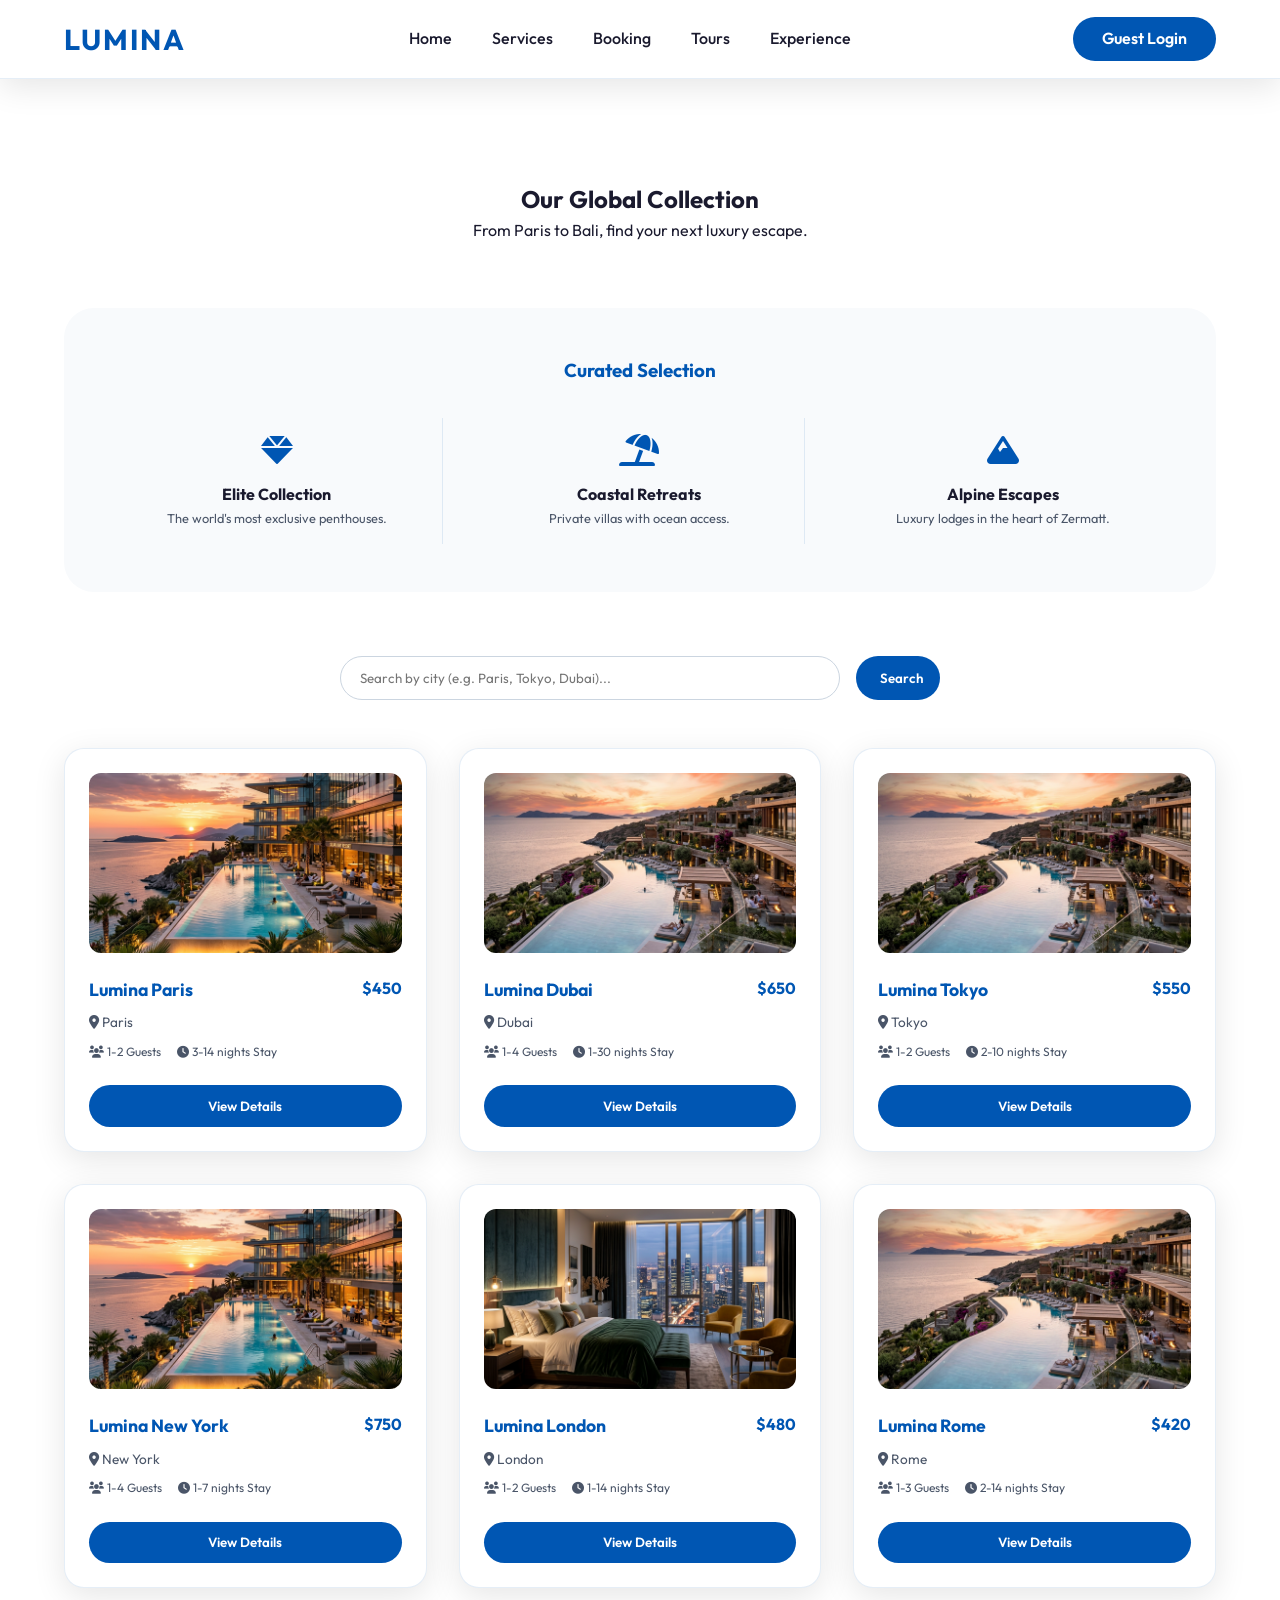
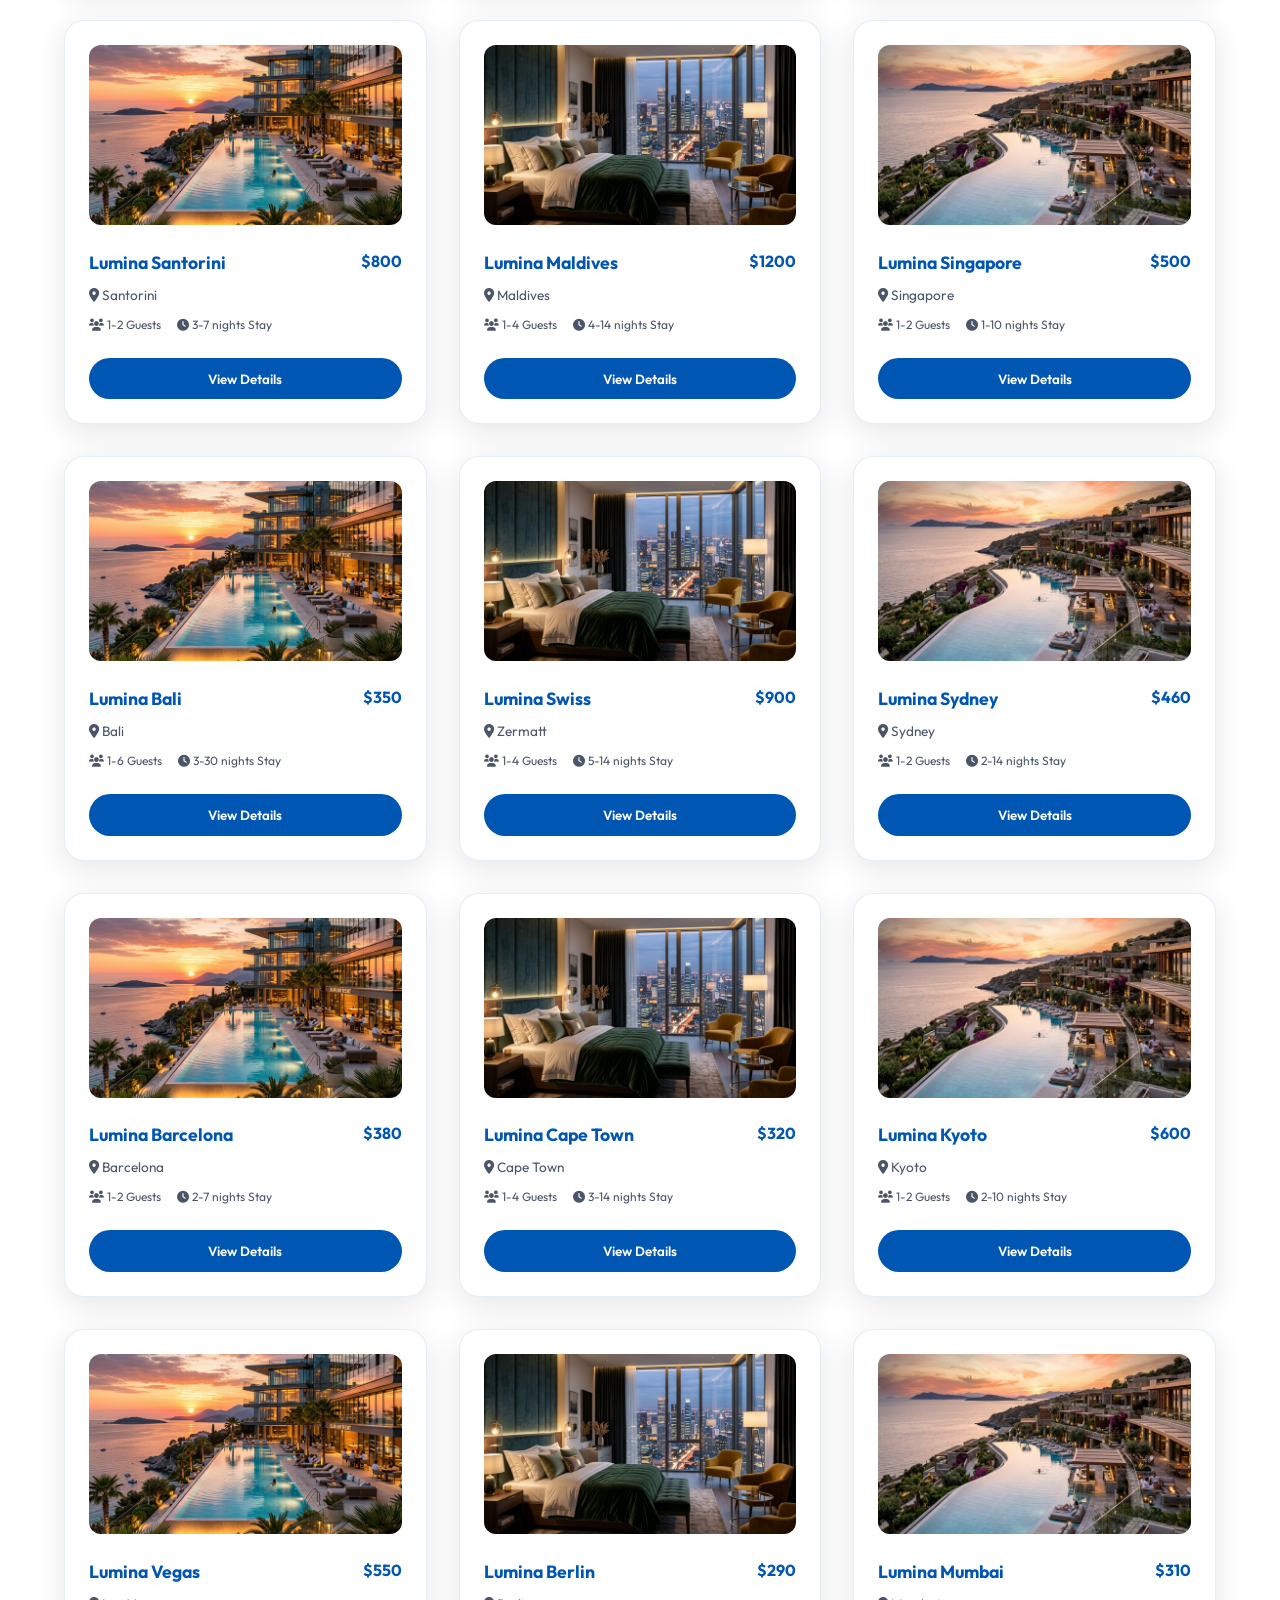
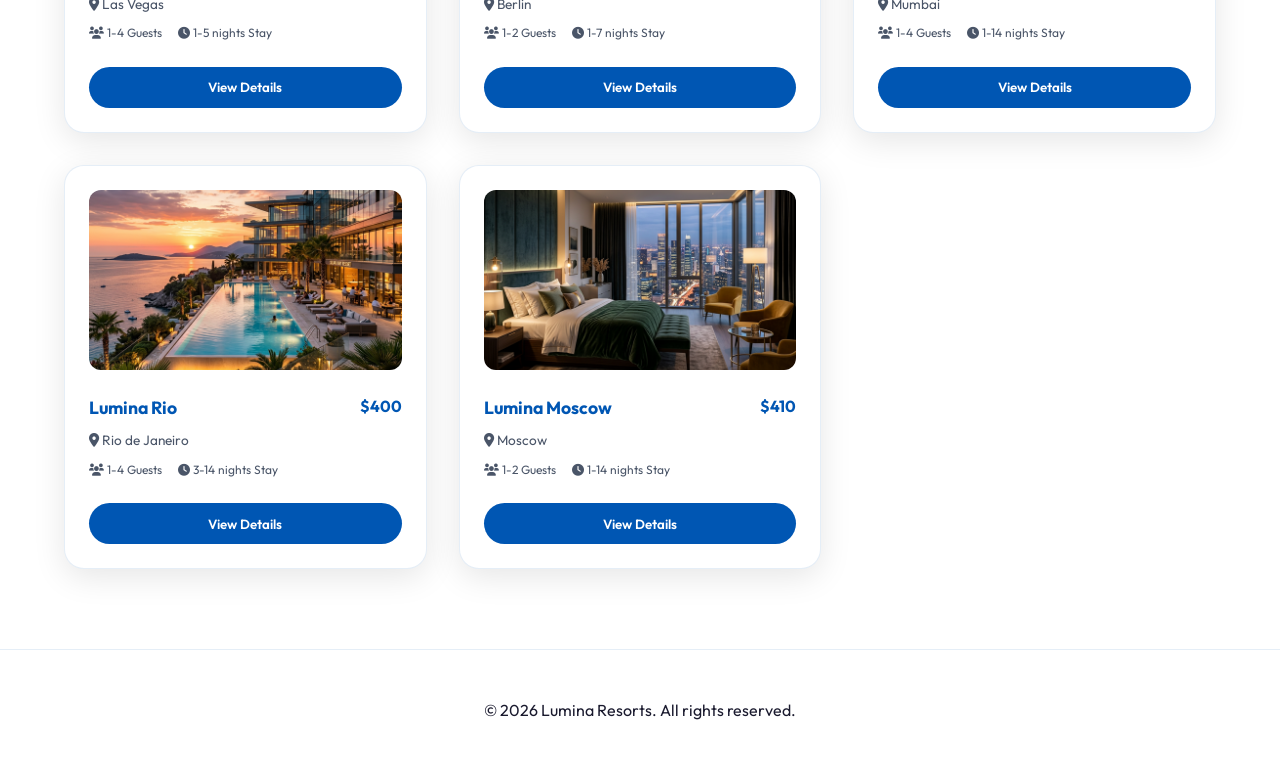
==== commit 02f758a7: "Make site fully responsive: hamburger nav, mobile/tablet breakpoints, fix hardcoded grids" ====
--- a/booking.html
+++ b/booking.html
@@ -14,7 +14,7 @@
 
 
         <a href="index.html" class="logo">LUMINA</a>
-        <ul class="nav-links">
+        <ul class="nav-links" id="nav-links">
             <li><a href="index.html">Home</a></li>
             <li><a href="services.html">Services</a></li>
             <li><a href="booking.html">Booking</a></li>
@@ -22,6 +22,9 @@
             <li><a href="experience.html">Experience</a></li>
         </ul>
         <a href="login.html" class="btn-login">Guest Login</a>
+        <div class="hamburger" id="hamburger" onclick="this.classList.toggle('open'); document.getElementById('nav-links').classList.toggle('open');">
+            <span></span><span></span><span></span>
+        </div>
     </nav>
 
     <div style="height: 100px;"></div>
--- a/css/style.css
+++ b/css/style.css
@@ -1,581 +1,698 @@
-@import url('https://fonts.googleapis.com/css2?family=Outfit:wght@300;400;600;700&display=swap');
-
-html {
-    scroll-behavior: smooth;
-}
-
-:root {
-    --primary: #ffffff;
-    --secondary: #0056b3;
-    --accent: #f0f4f8;
-    --text: #1a1a2e;
-    --text-muted: #4a5568;
-    --glass: rgba(255, 255, 255, 0.9);
-    --glass-border: rgba(0, 86, 179, 0.1);
-    --shadow: 0 8px 32px 0 rgba(0, 0, 0, 0.1);
-    --transition: all 0.3s cubic-bezier(0.4, 0, 0.2, 1);
-}
-
-
-
-* {
-    margin: 0;
-    padding: 0;
-    box-sizing: border-box;
-    font-family: 'Outfit', sans-serif;
-}
-
-body {
-    background-color: var(--primary);
-    color: var(--text);
-    line-height: 1.6;
-    overflow-x: hidden;
-}
-
-/* Hide Scrollbar */
-::-webkit-scrollbar {
-    display: none;
-}
-
-html {
-    scrollbar-width: none; /* For Firefox */
-}
-
-/* Navigation */
-nav {
-    position: fixed;
-    top: 0;
-    width: 100%;
-    padding: 1rem 5%;
-    display: flex;
-    justify-content: space-between;
-    align-items: center;
-    z-index: 1000;
-    background: var(--glass);
-    backdrop-filter: blur(10px);
-    border-bottom: 1px solid var(--glass-border);
-    box-shadow: var(--shadow);
-    transition: var(--transition);
-}
-
-/* Home Page Hero Navigation */
-body.home-page nav {
-    background: transparent;
-    padding: 2rem 5%;
-    box-shadow: none;
-    border-bottom: none;
-    backdrop-filter: none;
-}
-
-body.home-page nav.scrolled {
-    padding: 1rem 5%;
-    background: var(--glass);
-    backdrop-filter: blur(10px);
-    border-bottom: 1px solid var(--glass-border);
-    box-shadow: var(--shadow);
-}
-
-
-
-.logo {
-    font-size: 1.8rem;
-    font-weight: 700;
-    color: white;
-    letter-spacing: 2px;
-    text-decoration: none;
-    transition: var(--transition);
-}
-
-nav.scrolled .logo {
-    color: var(--secondary);
-}
-
-.nav-links {
-    display: flex;
-    gap: 2.5rem;
-    list-style: none;
-}
-
-.nav-links a {
-    text-decoration: none;
-    color: white;
-    font-weight: 500;
-    transition: var(--transition);
-    position: relative;
-}
-
-nav.scrolled .nav-links a {
-    color: var(--text);
-}
-
-.nav-links a::after {
-    content: '';
-    position: absolute;
-    bottom: -5px;
-    left: 0;
-    width: 0;
-    height: 2px;
-    background: var(--secondary);
-    transition: var(--transition);
-}
-
-.nav-links a:hover::after {
-    width: 100%;
-}
-
-.nav-links a:hover {
-    color: var(--secondary);
-}
-
-.btn-login {
-    background: var(--secondary);
-    color: white;
-    padding: 0.6rem 1.8rem;
-    border-radius: 50px;
-    font-weight: 600;
-    text-decoration: none;
-    transition: var(--transition);
-}
-
-.btn-login:hover {
-    transform: translateY(-3px);
-    box-shadow: 0 5px 15px rgba(0, 86, 179, 0.3);
-}
-
-/* Hero Section */
-.hero {
-    height: 100vh;
-    background: linear-gradient(rgba(0, 0, 0, 0.4), rgba(0, 0, 0, 0.4)), url('../assets/hero_bg_new.png');
-    background-size: cover;
-    background-position: center;
-    background-attachment: fixed;
-    display: flex;
-    flex-direction: column;
-    justify-content: center;
-    align-items: center;
-    text-align: center;
-    padding: 0 5%;
-}
-
-.hero h1 {
-    font-size: 5.5rem;
-    line-height: 1.1;
-    margin-bottom: 1.5rem;
-    color: white;
-    text-shadow: 2px 2px 15px rgba(0, 0, 0, 0.3);
-    animation: fadeInUp 1.2s ease;
-}
-
-.hero p {
-    font-size: 1.4rem;
-    color: white;
-    max-width: 800px;
-    margin-bottom: 2.5rem;
-    opacity: 0.9;
-}
-
-
-
-/* Utility Classes */
-.container {
-    padding: 5rem 5%;
-}
-
-.section-title {
-    text-align: center;
-    margin-bottom: 4rem;
-}
-
-/* Grid Layouts */
-.grid {
-    display: grid;
-    grid-template-columns: repeat(auto-fill, minmax(300px, 1fr));
-    /* Use auto-fill instead of auto-fit to prevent stretching */
-    gap: 2rem;
-    align-items: start;
-    /* Prevent cards from stretching vertically */
-}
-
-/* Cards */
-.card {
-    background: white;
-    border: 1px solid var(--glass-border);
-    border-radius: 20px;
-    padding: 1.5rem;
-    transition: var(--transition);
-    cursor: pointer;
-    box-shadow: var(--shadow);
-}
-
-.card:hover {
-    transform: translateY(-10px) scale(1.02);
-    box-shadow: 0 20px 40px rgba(0, 86, 179, 0.15);
-}
-
-
-
-.card img {
-    width: 100%;
-    height: 180px;
-    object-fit: cover;
-    border-radius: 12px;
-    margin-bottom: 1rem;
-    transition: transform 0.5s ease;
-}
-
-.card:hover img {
-    transform: scale(1.05);
-}
-
-
-/* Filter Bar */
-.filter-bar {
-    margin: 0 auto 3rem auto;
-    display: flex;
-    justify-content: center;
-    gap: 1rem;
-    max-width: 600px;
-}
-
-.search-input {
-    width: 100%;
-}
-
-input,
-select {
-    background: white;
-    border: 1px solid #cbd5e0;
-    padding: 0.8rem 1.2rem;
-    border-radius: 50px;
-    color: var(--text);
-    outline: none;
-    width: 100%;
-    transition: var(--transition);
-}
-
-input:focus,
-select:focus {
-    border-color: var(--secondary);
-    box-shadow: 0 0 10px rgba(0, 86, 179, 0.1);
-}
-
-
-
-/* Modal Styles */
-.modal {
-    display: none;
-    position: fixed;
-    top: 0;
-    left: 0;
-    width: 100%;
-    height: 100%;
-    background: rgba(0, 0, 0, 0.7);
-    z-index: 2000;
-    backdrop-filter: blur(8px);
-    overflow-y: auto;
-    padding: 2rem;
-}
-
-.modal-content {
-    background: white;
-    max-width: 1100px;
-    margin: 1rem auto;
-    border-radius: 24px;
-    position: relative;
-    padding: 0;
-    /* Remove padding for header image */
-    overflow: hidden;
-    animation: fadeInUp 0.4s ease;
-}
-
-.modal-body {
-    padding: 2.5rem;
-}
-
-.close-modal {
-    position: absolute;
-    top: 1rem;
-    right: 1.5rem;
-    font-size: 2rem;
-    color: white;
-    background: rgba(0, 0, 0, 0.3);
-    width: 40px;
-    height: 40px;
-    border-radius: 50%;
-    display: flex;
-    align-items: center;
-    justify-content: center;
-    cursor: pointer;
-    z-index: 10;
-}
-
-.btn-primary {
-    background: var(--secondary);
-    color: white;
-    padding: 0.8rem 1.5rem;
-    border: none;
-    border-radius: 50px;
-    font-weight: 600;
-    cursor: pointer;
-    transition: var(--transition);
-    position: relative;
-    overflow: hidden;
-    z-index: 1;
-}
-
-.btn-primary::before {
-    content: '';
-    position: absolute;
-    top: 50%;
-    left: 50%;
-    width: 0;
-    height: 0;
-    background: rgba(255, 255, 255, 0.2);
-    border-radius: 50%;
-    transform: translate(-50%, -50%);
-    transition: width 0.6s ease, height 0.6s ease;
-    z-index: -1;
-}
-
-.btn-primary:hover::before {
-    width: 300px;
-    height: 300px;
-}
-
-.btn-primary:hover {
-    box-shadow: 0 8px 20px rgba(0, 86, 179, 0.3);
-    transform: translateY(-2px);
-}
-
-
-/* Form Helper Classes */
-.input-grid {
-    display: grid;
-    grid-template-columns: 1fr 1fr;
-    gap: 1.5rem;
-    margin-bottom: 1.5rem;
-}
-
-.input-group {
-    text-align: left;
-    margin-bottom: 1rem;
-}
-
-.input-group label {
-    display: block;
-    font-size: 0.9rem;
-    color: var(--text-muted);
-    margin-bottom: 0.5rem;
-    padding-left: 1rem;
-}
-
-.full-width {
-    grid-column: span 2;
-}
-
-textarea {
-    width: 100%;
-    padding: 1rem;
-    border-radius: 20px;
-    border: 1px solid #cbd5e0;
-    min-height: 120px;
-    font-family: inherit;
-    outline: none;
-}
-
-
-/* Tour Specific */
-.tour-details-grid {
-    display: grid;
-    grid-template-columns: 1fr 1fr;
-    gap: 2.5rem;
-}
-
-.viewpoint-list {
-    list-style: none;
-    margin-top: 1rem;
-}
-
-.viewpoint-item {
-    display: flex;
-    align-items: center;
-    gap: 1rem;
-    padding: 0.8rem;
-    background: var(--accent);
-    border-radius: 12px;
-    margin-bottom: 0.8rem;
-}
-
-.car-badge {
-    display: flex;
-    align-items: center;
-    gap: 1.5rem;
-    padding: 1.5rem;
-    background: var(--accent);
-    border-radius: 20px;
-    margin: 1.5rem 0;
-}
-
-.car-img {
-    width: 120px;
-    height: 80px;
-    object-fit: cover;
-    border-radius: 10px;
-}
-
-/* Animations */
-@keyframes fadeInUp {
-    from {
-        opacity: 0;
-        transform: translateY(20px);
-    }
-
-    to {
-        opacity: 1;
-        transform: translateY(0);
-    }
-}
-
-@media (max-width: 768px) {
-    .tour-details-grid {
-        grid-template-columns: 1fr;
-    }
-
-    .hero h1 {
-        font-size: 3rem;
-    }
-}
-
-/* Login Page Specific */
-.login-container {
-    height: 100vh;
-    display: flex;
-    justify-content: center;
-    align-items: center;
-    background: radial-gradient(circle at top right, #e1e8f0, #f0f4f8);
-}
-
-.login-card {
-    width: 100%;
-    max-width: 450px;
-    padding: 4rem 3rem;
-    background: white;
-    border: 1px solid var(--glass-border);
-    border-radius: 40px;
-    text-align: center;
-    box-shadow: 0 20px 60px rgba(0, 0, 0, 0.1);
-}
-
-/* Review & Experience Page */
-.review-grid {
-    display: grid;
-    grid-template-columns: repeat(auto-fill, minmax(350px, 1fr));
-    gap: 2.5rem;
-}
-
-.review-card {
-    background: white;
-    border-radius: 30px;
-    padding: 2.5rem;
-    box-shadow: var(--shadow);
-    border: 1px solid var(--glass-border);
-    transition: var(--transition);
-}
-
-.review-card:hover {
-    transform: translateY(-5px);
-    box-shadow: 0 15px 45px rgba(0, 0, 0, 0.12);
-}
-
-.profile-header {
-    display: flex;
-    align-items: center;
-    gap: 1.5rem;
-    margin-bottom: 1.5rem;
-}
-
-.profile-img {
-    width: 70px;
-    height: 70px;
-    border-radius: 50%;
-    object-fit: cover;
-    border: 3px solid var(--secondary);
-}
-
-.profile-info h4 {
-    font-size: 1.2rem;
-    color: var(--text);
-}
-
-.profile-info span {
-    font-size: 0.85rem;
-    color: var(--text-muted);
-}
-
-.rating {
-    color: #ffc107;
-    /* Star Gold */
-    margin: 1rem 0;
-    font-size: 1.1rem;
-}
-
-.review-text {
-    font-style: italic;
-    color: var(--text-muted);
-    line-height: 1.8;
-}
-
-.badge-gender {
-    padding: 0.3rem 0.8rem;
-    border-radius: 20px;
-    font-size: 0.75rem;
-    font-weight: 600;
-    text-transform: uppercase;
-    margin-top: 0.5rem;
-    display: inline-block;
-}
-
-.male { background: rgba(0, 86, 179, 0.1); color: var(--secondary); }
-.female { background: rgba(255, 105, 180, 0.1); color: #ff69b4; }
-
-.rating-form-card {
-    max-width: 600px;
-    margin: 4rem auto;
-    padding: 3rem;
-}
-
-/* Reveal Animations */
-.reveal {
-    opacity: 0;
-    transform: translateY(30px);
-    transition: all 0.8s cubic-bezier(0.17, 0.55, 0.55, 1);
-}
-
-.reveal.active {
-    opacity: 1;
-    transform: translateY(0);
-}
-
-/* Delay classes for grid items */
-.reveal:nth-child(1) { transition-delay: 0.1s; }
-.reveal:nth-child(2) { transition-delay: 0.2s; }
-.reveal:nth-child(3) { transition-delay: 0.3s; }
-.reveal:nth-child(4) { transition-delay: 0.4s; }
-
-
-/* Hero Content Animation */
-
-.hero h1, .hero p, .hero div {
-    animation: fadeInUp 1.2s both;
-}
-
-.hero p { animation-delay: 0.2s; }
-.hero div { animation-delay: 0.4s; }
-
-/* Sticky Header on scroll */
-nav.scrolled {
-    padding: 0.8rem 5%;
-    background: rgba(255, 255, 255, 0.95);
-    box-shadow: 0 4px 20px rgba(0,0,0,0.08);
-}
-+﻿@import url('https://fonts.googleapis.com/css2?family=Outfit:wght@300;400;600;700&display=swap');
+
+html {
+    scroll-behavior: smooth;
+}
+
+:root {
+    --primary: #ffffff;
+    --secondary: #0056b3;
+    --accent: #f0f4f8;
+    --text: #1a1a2e;
+    --text-muted: #4a5568;
+    --glass: rgba(255, 255, 255, 0.9);
+    --glass-border: rgba(0, 86, 179, 0.1);
+    --shadow: 0 8px 32px 0 rgba(0, 0, 0, 0.1);
+    --transition: all 0.3s cubic-bezier(0.4, 0, 0.2, 1);
+}
+
+
+
+* {
+    margin: 0;
+    padding: 0;
+    box-sizing: border-box;
+    font-family: 'Outfit', sans-serif;
+}
+
+body {
+    background-color: var(--primary);
+    color: var(--text);
+    line-height: 1.6;
+    overflow-x: hidden;
+}
+
+/* Hide Scrollbar */
+::-webkit-scrollbar {
+    display: none;
+}
+
+html {
+    scrollbar-width: none; /* For Firefox */
+}
+
+/* Navigation */
+nav {
+    position: fixed;
+    top: 0;
+    width: 100%;
+    padding: 1rem 5%;
+    display: flex;
+    justify-content: space-between;
+    align-items: center;
+    z-index: 1000;
+    background: var(--glass);
+    backdrop-filter: blur(10px);
+    border-bottom: 1px solid var(--glass-border);
+    box-shadow: var(--shadow);
+    transition: var(--transition);
+}
+
+/* Home Page Hero Navigation */
+body.home-page nav {
+    background: transparent;
+    padding: 2rem 5%;
+    box-shadow: none;
+    border-bottom: none;
+    backdrop-filter: none;
+}
+
+body.home-page nav.scrolled {
+    padding: 1rem 5%;
+    background: var(--glass);
+    backdrop-filter: blur(10px);
+    border-bottom: 1px solid var(--glass-border);
+    box-shadow: var(--shadow);
+}
+
+
+
+.logo {
+    font-size: 1.8rem;
+    font-weight: 700;
+    color: var(--secondary);
+    letter-spacing: 2px;
+    text-decoration: none;
+    transition: var(--transition);
+}
+
+/* White logo on home hero */
+body.home-page nav:not(.scrolled) .logo {
+    color: white;
+}
+
+.nav-links {
+    display: flex;
+    gap: 2.5rem;
+    list-style: none;
+}
+
+.nav-links a {
+    text-decoration: none;
+    color: var(--text);
+    font-weight: 500;
+    transition: var(--transition);
+    position: relative;
+}
+
+/* White links on home hero */
+body.home-page nav:not(.scrolled) .nav-links a {
+    color: white;
+}
+
+.nav-links a::after {
+    content: '';
+    position: absolute;
+    bottom: -5px;
+    left: 0;
+    width: 0;
+    height: 2px;
+    background: var(--secondary);
+    transition: var(--transition);
+}
+
+.nav-links a:hover::after {
+    width: 100%;
+}
+
+.nav-links a:hover {
+    color: var(--secondary);
+}
+
+.btn-login {
+    background: var(--secondary);
+    color: white;
+    padding: 0.6rem 1.8rem;
+    border-radius: 50px;
+    font-weight: 600;
+    text-decoration: none;
+    transition: var(--transition);
+}
+
+.btn-login:hover {
+    transform: translateY(-3px);
+    box-shadow: 0 5px 15px rgba(0, 86, 179, 0.3);
+}
+
+/* Hero Section */
+.hero {
+    height: 100vh;
+    background: linear-gradient(rgba(0, 0, 0, 0.4), rgba(0, 0, 0, 0.4)), url('../assets/hero_bg_new.png');
+    background-size: cover;
+    background-position: center;
+    background-attachment: fixed;
+    display: flex;
+    flex-direction: column;
+    justify-content: center;
+    align-items: center;
+    text-align: center;
+    padding: 0 5%;
+}
+
+.hero h1 {
+    font-size: 5.5rem;
+    line-height: 1.1;
+    margin-bottom: 1.5rem;
+    color: white;
+    text-shadow: 2px 2px 15px rgba(0, 0, 0, 0.3);
+    animation: fadeInUp 1.2s ease;
+}
+
+.hero p {
+    font-size: 1.4rem;
+    color: white;
+    max-width: 800px;
+    margin-bottom: 2.5rem;
+    opacity: 0.9;
+}
+
+
+
+/* Utility Classes */
+.container {
+    padding: 5rem 5%;
+}
+
+.section-title {
+    text-align: center;
+    margin-bottom: 4rem;
+}
+
+/* Grid Layouts */
+.grid {
+    display: grid;
+    grid-template-columns: repeat(auto-fill, minmax(300px, 1fr));
+    /* Use auto-fill instead of auto-fit to prevent stretching */
+    gap: 2rem;
+    align-items: start;
+    /* Prevent cards from stretching vertically */
+}
+
+/* Cards */
+.card {
+    background: white;
+    border: 1px solid var(--glass-border);
+    border-radius: 20px;
+    padding: 1.5rem;
+    transition: var(--transition);
+    cursor: pointer;
+    box-shadow: var(--shadow);
+}
+
+.card:hover {
+    transform: translateY(-10px) scale(1.02);
+    box-shadow: 0 20px 40px rgba(0, 86, 179, 0.15);
+}
+
+
+
+.card img {
+    width: 100%;
+    height: 180px;
+    object-fit: cover;
+    border-radius: 12px;
+    margin-bottom: 1rem;
+    transition: transform 0.5s ease;
+}
+
+.card:hover img {
+    transform: scale(1.05);
+}
+
+
+/* Filter Bar */
+.filter-bar {
+    margin: 0 auto 3rem auto;
+    display: flex;
+    justify-content: center;
+    gap: 1rem;
+    max-width: 600px;
+}
+
+.search-input {
+    width: 100%;
+}
+
+input,
+select {
+    background: white;
+    border: 1px solid #cbd5e0;
+    padding: 0.8rem 1.2rem;
+    border-radius: 50px;
+    color: var(--text);
+    outline: none;
+    width: 100%;
+    transition: var(--transition);
+}
+
+input:focus,
+select:focus {
+    border-color: var(--secondary);
+    box-shadow: 0 0 10px rgba(0, 86, 179, 0.1);
+}
+
+
+
+/* Modal Styles */
+.modal {
+    display: none;
+    position: fixed;
+    top: 0;
+    left: 0;
+    width: 100%;
+    height: 100%;
+    background: rgba(0, 0, 0, 0.7);
+    z-index: 2000;
+    backdrop-filter: blur(8px);
+    overflow-y: auto;
+    padding: 2rem;
+}
+
+.modal-content {
+    background: white;
+    max-width: 1100px;
+    margin: 1rem auto;
+    border-radius: 24px;
+    position: relative;
+    padding: 0;
+    /* Remove padding for header image */
+    overflow: hidden;
+    animation: fadeInUp 0.4s ease;
+}
+
+.modal-body {
+    padding: 2.5rem;
+}
+
+.close-modal {
+    position: absolute;
+    top: 1rem;
+    right: 1.5rem;
+    font-size: 2rem;
+    color: white;
+    background: rgba(0, 0, 0, 0.3);
+    width: 40px;
+    height: 40px;
+    border-radius: 50%;
+    display: flex;
+    align-items: center;
+    justify-content: center;
+    cursor: pointer;
+    z-index: 10;
+}
+
+.btn-primary {
+    background: var(--secondary);
+    color: white;
+    padding: 0.8rem 1.5rem;
+    border: none;
+    border-radius: 50px;
+    font-weight: 600;
+    cursor: pointer;
+    transition: var(--transition);
+    position: relative;
+    overflow: hidden;
+    z-index: 1;
+}
+
+.btn-primary::before {
+    content: '';
+    position: absolute;
+    top: 50%;
+    left: 50%;
+    width: 0;
+    height: 0;
+    background: rgba(255, 255, 255, 0.2);
+    border-radius: 50%;
+    transform: translate(-50%, -50%);
+    transition: width 0.6s ease, height 0.6s ease;
+    z-index: -1;
+}
+
+.btn-primary:hover::before {
+    width: 300px;
+    height: 300px;
+}
+
+.btn-primary:hover {
+    box-shadow: 0 8px 20px rgba(0, 86, 179, 0.3);
+    transform: translateY(-2px);
+}
+
+
+/* Form Helper Classes */
+.input-grid {
+    display: grid;
+    grid-template-columns: 1fr 1fr;
+    gap: 1.5rem;
+    margin-bottom: 1.5rem;
+}
+
+.input-group {
+    text-align: left;
+    margin-bottom: 1rem;
+}
+
+.input-group label {
+    display: block;
+    font-size: 0.9rem;
+    color: var(--text-muted);
+    margin-bottom: 0.5rem;
+    padding-left: 1rem;
+}
+
+.full-width {
+    grid-column: span 2;
+}
+
+textarea {
+    width: 100%;
+    padding: 1rem;
+    border-radius: 20px;
+    border: 1px solid #cbd5e0;
+    min-height: 120px;
+    font-family: inherit;
+    outline: none;
+}
+
+
+/* Tour Specific */
+.tour-details-grid {
+    display: grid;
+    grid-template-columns: 1fr 1fr;
+    gap: 2.5rem;
+}
+
+.viewpoint-list {
+    list-style: none;
+    margin-top: 1rem;
+}
+
+.viewpoint-item {
+    display: flex;
+    align-items: center;
+    gap: 1rem;
+    padding: 0.8rem;
+    background: var(--accent);
+    border-radius: 12px;
+    margin-bottom: 0.8rem;
+}
+
+.car-badge {
+    display: flex;
+    align-items: center;
+    gap: 1.5rem;
+    padding: 1.5rem;
+    background: var(--accent);
+    border-radius: 20px;
+    margin: 1.5rem 0;
+}
+
+.car-img {
+    width: 120px;
+    height: 80px;
+    object-fit: cover;
+    border-radius: 10px;
+}
+
+/* Animations */
+@keyframes fadeInUp {
+    from {
+        opacity: 0;
+        transform: translateY(20px);
+    }
+
+    to {
+        opacity: 1;
+        transform: translateY(0);
+    }
+}
+
+/* Hamburger Menu */
+.hamburger {
+    display: none;
+    flex-direction: column;
+    gap: 5px;
+    cursor: pointer;
+    z-index: 1100;
+}
+
+.hamburger span {
+    display: block;
+    width: 25px;
+    height: 2px;
+    background: var(--secondary);
+    border-radius: 2px;
+    transition: var(--transition);
+}
+
+body.home-page nav:not(.scrolled) .hamburger span {
+    background: white;
+}
+
+/* Tablet */
+@media (max-width: 1024px) {
+    .hero h1 { font-size: 3.5rem; }
+
+    .grid {
+        grid-template-columns: repeat(auto-fill, minmax(260px, 1fr));
+    }
+
+    .input-grid {
+        grid-template-columns: 1fr;
+    }
+
+    .full-width {
+        grid-column: span 1;
+    }
+
+    .tour-details-grid {
+        grid-template-columns: 1fr;
+    }
+}
+
+/* Mobile */
+@media (max-width: 768px) {
+
+    .hamburger { display: flex; }
+
+    .nav-links {
+        display: none;
+        position: fixed;
+        top: 0;
+        left: 0;
+        width: 100%;
+        height: 100vh;
+        background: rgba(255, 255, 255, 0.97);
+        flex-direction: column;
+        justify-content: center;
+        align-items: center;
+        gap: 2.5rem;
+        z-index: 1050;
+        font-size: 1.3rem;
+    }
+
+    .nav-links.open { display: flex; }
+    .nav-links a { color: var(--text) !important; }
+    .btn-login { display: none; }
+
+    .hero h1 { font-size: 2.4rem; }
+    .hero p  { font-size: 1rem; }
+
+    .container { padding: 3rem 5%; }
+    .section-title h2 { font-size: 1.8rem; }
+
+    .grid,
+    .review-grid {
+        grid-template-columns: 1fr;
+    }
+
+    .tour-details-grid { grid-template-columns: 1fr; }
+
+    .filter-bar {
+        flex-direction: column;
+        gap: 0.8rem;
+    }
+
+    .modal { padding: 0; }
+
+    .modal-content {
+        margin: 0;
+        border-radius: 0;
+        min-height: 100vh;
+    }
+
+    .modal-body { padding: 1.5rem; }
+
+    .login-card {
+        padding: 2.5rem 1.5rem;
+        border-radius: 24px;
+    }
+
+    .rating-form-card {
+        padding: 1.5rem;
+        margin: 2rem auto;
+    }
+
+    .input-grid {
+        grid-template-columns: 1fr;
+    }
+
+    .full-width {
+        grid-column: span 1;
+    }
+}
+
+/* Small Mobile */
+@media (max-width: 480px) {
+    .hero h1 { font-size: 1.9rem; }
+    .hero p  { font-size: 0.9rem; }
+    nav { padding: 1rem 5%; }
+    .logo { font-size: 1.4rem; }
+    .section-title h2 { font-size: 1.5rem; }
+}
+
+/* Login Page Specific */
+.login-container {
+    min-height: 100vh;
+    display: flex;
+    justify-content: center;
+    align-items: center;
+    background: radial-gradient(circle at top right, #e1e8f0, #f0f4f8);
+    padding: 2rem;
+}
+
+.login-card {
+    width: 100%;
+    max-width: 450px;
+    padding: 4rem 3rem;
+    background: white;
+    border: 1px solid var(--glass-border);
+    border-radius: 40px;
+    text-align: center;
+    box-shadow: 0 20px 60px rgba(0, 0, 0, 0.1);
+}
+
+/* Review & Experience Page */
+.review-grid {
+    display: grid;
+    grid-template-columns: repeat(auto-fill, minmax(350px, 1fr));
+    gap: 2.5rem;
+}
+
+.review-card {
+    background: white;
+    border-radius: 30px;
+    padding: 2.5rem;
+    box-shadow: var(--shadow);
+    border: 1px solid var(--glass-border);
+    transition: var(--transition);
+}
+
+.review-card:hover {
+    transform: translateY(-5px);
+    box-shadow: 0 15px 45px rgba(0, 0, 0, 0.12);
+}
+
+.profile-header {
+    display: flex;
+    align-items: center;
+    gap: 1.5rem;
+    margin-bottom: 1.5rem;
+}
+
+.profile-img {
+    width: 70px;
+    height: 70px;
+    border-radius: 50%;
+    object-fit: cover;
+    border: 3px solid var(--secondary);
+}
+
+.profile-info h4 {
+    font-size: 1.2rem;
+    color: var(--text);
+}
+
+.profile-info span {
+    font-size: 0.85rem;
+    color: var(--text-muted);
+}
+
+.rating {
+    color: #ffc107;
+    /* Star Gold */
+    margin: 1rem 0;
+    font-size: 1.1rem;
+}
+
+.review-text {
+    font-style: italic;
+    color: var(--text-muted);
+    line-height: 1.8;
+}
+
+.badge-gender {
+    padding: 0.3rem 0.8rem;
+    border-radius: 20px;
+    font-size: 0.75rem;
+    font-weight: 600;
+    text-transform: uppercase;
+    margin-top: 0.5rem;
+    display: inline-block;
+}
+
+.male { background: rgba(0, 86, 179, 0.1); color: var(--secondary); }
+.female { background: rgba(255, 105, 180, 0.1); color: #ff69b4; }
+
+.rating-form-card {
+    max-width: 600px;
+    margin: 4rem auto;
+    padding: 3rem;
+}
+
+/* Reveal Animations */
+.reveal {
+    opacity: 0;
+    transform: translateY(30px);
+    transition: all 0.8s cubic-bezier(0.17, 0.55, 0.55, 1);
+}
+
+.reveal.active {
+    opacity: 1;
+    transform: translateY(0);
+}
+
+/* Delay classes for grid items */
+.reveal:nth-child(1) { transition-delay: 0.1s; }
+.reveal:nth-child(2) { transition-delay: 0.2s; }
+.reveal:nth-child(3) { transition-delay: 0.3s; }
+.reveal:nth-child(4) { transition-delay: 0.4s; }
+
+
+/* Hero Content Animation */
+
+.hero h1, .hero p, .hero div {
+    animation: fadeInUp 1.2s both;
+}
+
+.hero p { animation-delay: 0.2s; }
+.hero div { animation-delay: 0.4s; }
+
+/* Sticky Header on scroll */
+nav.scrolled {
+    padding: 0.8rem 5%;
+    background: rgba(255, 255, 255, 0.95);
+    box-shadow: 0 4px 20px rgba(0,0,0,0.08);
+}
+
